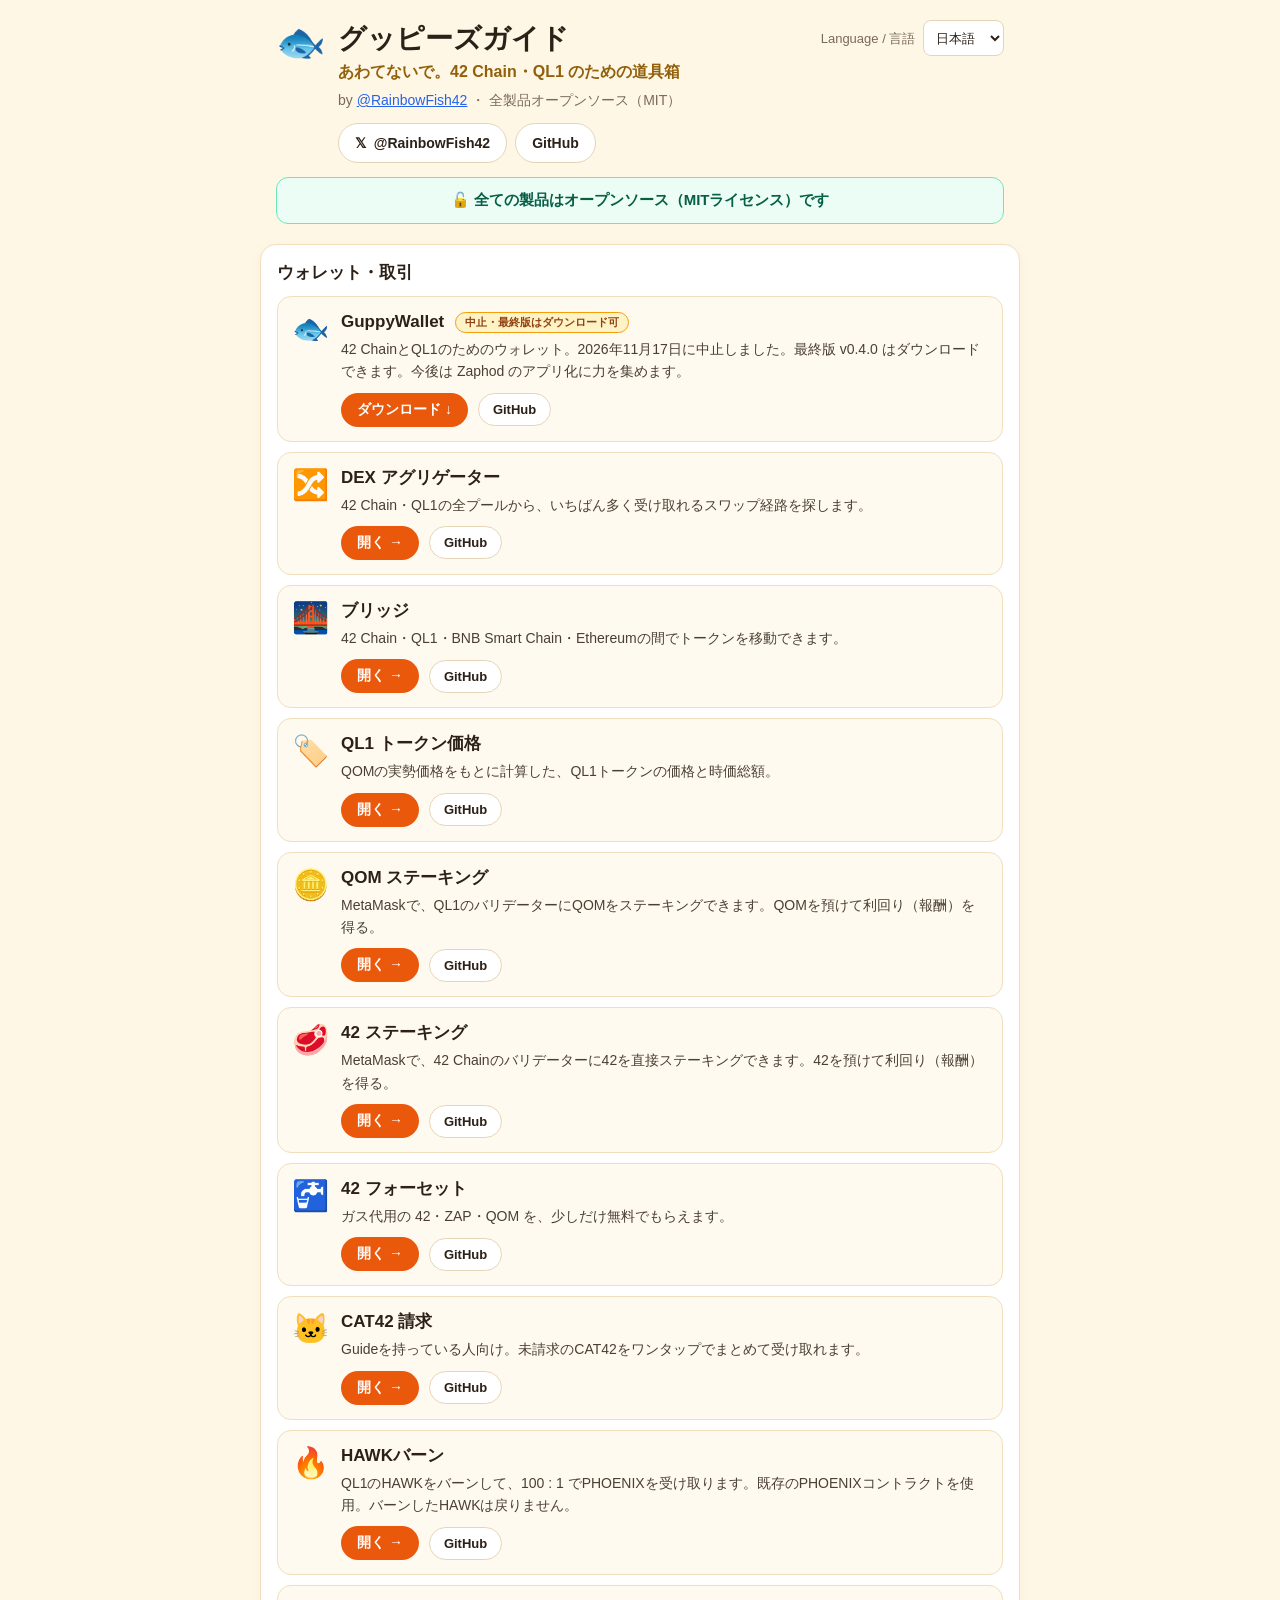
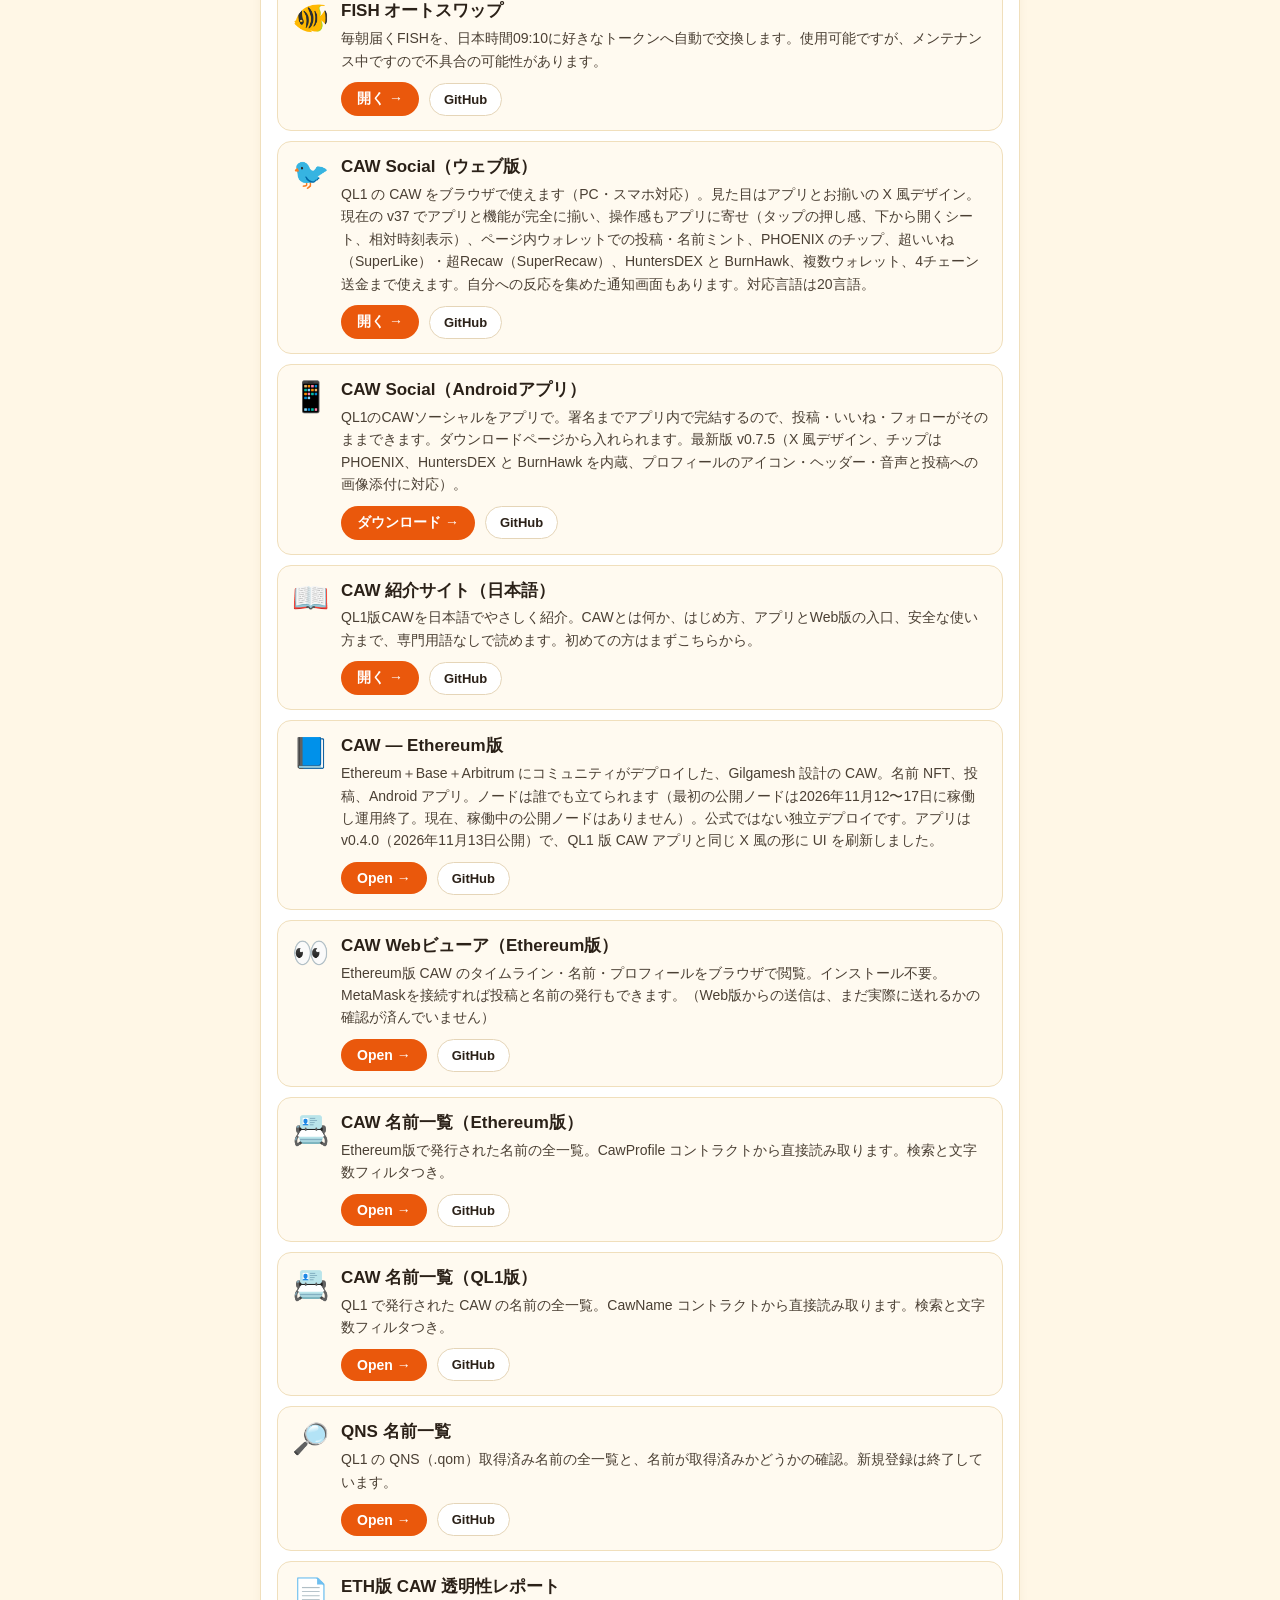
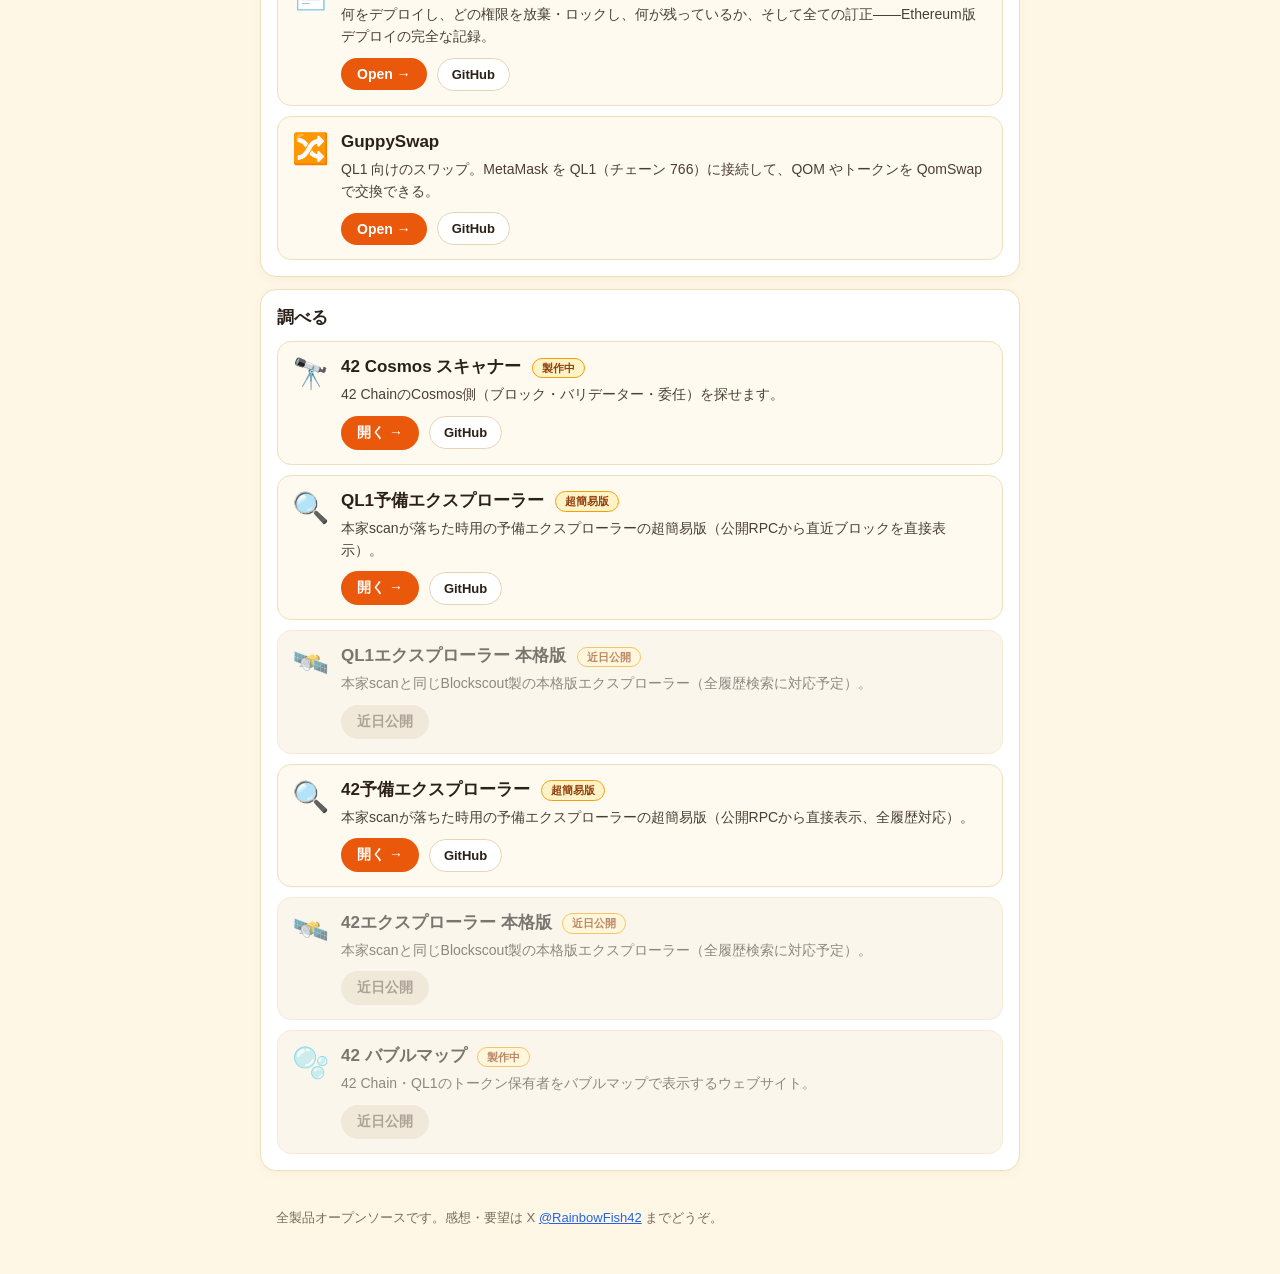
==== docs/ja.html @ 75906f3f "FISH AutoSwap card: add usable-with-maintenance note (owner decision 2026-11-19) JA/EN card descript" ====
<!DOCTYPE html>
<html lang="ja">
<head>
<meta charset="utf-8">
<meta name="viewport" content="width=device-width, initial-scale=1">
<!-- BRAND: フォールバック用タイトル — app.js が BRAND 定数から書き換えます -->
<title>グッピーズガイド — あわてないで。42 Chain・QL1 のための道具箱</title>
<meta name="description" content="Histoire（@RainbowFish42）が作った 42 Chain・QL1 向けツールのリンク集。全製品オープンソース（MIT）。">
<link rel="stylesheet" href="style.css">
</head>
<body>
<header>
  <span class="lang-switch"><label>Language / 言語 <select id="langSel"><option value="en">English</option><option value="ja" selected>日本語</option></select></label></span>
  <div class="brand">
    <span class="brand-emoji">🐟</span>
    <div>
      <!-- BRAND: サイト名（実際の値は app.js の BRAND から入ります） -->
      <h1 data-brand="name">グッピーズガイド</h1>
      <!-- BRAND: キャッチコピー（実際の値は app.js の BRAND から入ります） -->
      <p class="tagline" data-brand="tagline">あわてないで。42 Chain・QL1 のための道具箱</p>
      <p class="sub">by <a class="head-link" href="https://x.com/RainbowFish42" target="_blank" rel="noopener">@RainbowFish42</a> ・ 全製品オープンソース（MIT）</p>
      <p class="head-links">
        <a class="head-btn" href="https://x.com/RainbowFish42" target="_blank" rel="noopener">𝕏&nbsp; @RainbowFish42</a>
        <a class="head-btn" href="https://github.com/QL1-Infinite42-Guppy-Histoire" target="_blank" rel="noopener">GitHub</a>
      </p>
    </div>
  </div>
  <p class="oss-banner">🔓 全ての製品はオープンソース（MITライセンス）です</p>
</header>

<main>
  <section class="panel">
    <h2>ウォレット・取引</h2>

    <article class="card">
      <a class="card-link" href="https://ql1-infinite42-guppy-histoire.github.io/GuppyWallet/" target="_blank" rel="noopener" aria-label="GuppyWallet をダウンロード"></a>
      <span class="card-emoji">🐟</span>
      <div class="card-main">
        <h3>GuppyWallet <span class="badge">中止・最終版はダウンロード可</span></h3>
        <p>42 ChainとQL1のためのウォレット。2026年11月17日に中止しました。最終版 v0.4.0 はダウンロードできます。今後は Zaphod のアプリ化に力を集めます。</p>
        <div class="card-actions">
          <span class="open-chip">ダウンロード ↓</span>
          <a class="gh-link" href="https://github.com/QL1-Infinite42-Guppy-Histoire/GuppyWallet" target="_blank" rel="noopener">GitHub</a>
        </div>
      </div>
    </article>

    <article class="card">
      <a class="card-link" href="https://ql1-infinite42-guppy-histoire.github.io/dex-aggregator/" target="_blank" rel="noopener" aria-label="DEX アグリゲーターを開く"></a>
      <span class="card-emoji">🔀</span>
      <div class="card-main">
        <h3>DEX アグリゲーター</h3>
        <p>42 Chain・QL1の全プールから、いちばん多く受け取れるスワップ経路を探します。</p>
        <div class="card-actions">
          <span class="open-chip">開く →</span>
          <a class="gh-link" href="https://github.com/QL1-Infinite42-Guppy-Histoire/dex-aggregator" target="_blank" rel="noopener">GitHub</a>
        </div>
      </div>
    </article>

    <article class="card">
      <a class="card-link" href="https://ql1-infinite42-guppy-histoire.github.io/guppy-bridge/" target="_blank" rel="noopener" aria-label="ブリッジを開く"></a>
      <span class="card-emoji">🌉</span>
      <div class="card-main">
        <h3>ブリッジ</h3>
        <p>42 Chain・QL1・BNB Smart Chain・Ethereumの間でトークンを移動できます。</p>
        <div class="card-actions">
          <span class="open-chip">開く →</span>
          <a class="gh-link" href="https://github.com/QL1-Infinite42-Guppy-Histoire/guppy-bridge" target="_blank" rel="noopener">GitHub</a>
        </div>
      </div>
    </article>

    <article class="card">
      <a class="card-link" href="https://ql1-infinite42-guppy-histoire.github.io/ql1-token-prices/" target="_blank" rel="noopener" aria-label="QL1 トークン価格を開く"></a>
      <span class="card-emoji">🏷️</span>
      <div class="card-main">
        <h3>QL1 トークン価格</h3>
        <p>QOMの実勢価格をもとに計算した、QL1トークンの価格と時価総額。</p>
        <div class="card-actions">
          <span class="open-chip">開く →</span>
          <a class="gh-link" href="https://github.com/QL1-Infinite42-Guppy-Histoire/ql1-token-prices" target="_blank" rel="noopener">GitHub</a>
        </div>
      </div>
    </article>

    <article class="card">
      <a class="card-link" href="https://staking.qql1.com/" target="_blank" rel="noopener" aria-label="QOM ステーキングを開く"></a>
      <span class="card-emoji">🪙</span>
      <div class="card-main">
        <h3>QOM ステーキング</h3>
        <p>MetaMaskで、QL1のバリデーターにQOMをステーキングできます。QOMを預けて利回り（報酬）を得る。</p>
        <div class="card-actions">
          <span class="open-chip">開く →</span>
          <a class="gh-link" href="https://github.com/QL1-Infinite42-Guppy-Histoire/qom-staking" target="_blank" rel="noopener">GitHub</a>
        </div>
      </div>
    </article>

    <article class="card">
      <a class="card-link" href="https://staking.id42.win/" target="_blank" rel="noopener" aria-label="42 ステーキングを開く"></a>
      <span class="card-emoji">🥩</span>
      <div class="card-main">
        <h3>42 ステーキング</h3>
        <p>MetaMaskで、42 Chainのバリデーターに42を直接ステーキングできます。42を預けて利回り（報酬）を得る。</p>
        <div class="card-actions">
          <span class="open-chip">開く →</span>
          <a class="gh-link" href="https://github.com/QL1-Infinite42-Guppy-Histoire/42-staking" target="_blank" rel="noopener">GitHub</a>
        </div>
      </div>
    </article>

    <article class="card">
      <a class="card-link" href="https://ql1-infinite42-guppy-histoire.github.io/42-faucet/" target="_blank" rel="noopener" aria-label="42 フォーセットを開く"></a>
      <span class="card-emoji">🚰</span>
      <div class="card-main">
        <h3>42 フォーセット</h3>
        <p>ガス代用の 42・ZAP・QOM を、少しだけ無料でもらえます。</p>
        <div class="card-actions">
          <span class="open-chip">開く →</span>
          <a class="gh-link" href="https://github.com/QL1-Infinite42-Guppy-Histoire/42-faucet" target="_blank" rel="noopener">GitHub</a>
        </div>
      </div>
    </article>

    <article class="card">
      <a class="card-link" href="https://cat.id42.win/" target="_blank" rel="noopener" aria-label="CAT42 請求を開く"></a>
      <span class="card-emoji">🐱</span>
      <div class="card-main">
        <h3>CAT42 請求</h3>
        <p>Guideを持っている人向け。未請求のCAT42をワンタップでまとめて受け取れます。</p>
        <div class="card-actions">
          <span class="open-chip">開く →</span>
          <a class="gh-link" href="https://github.com/QL1-Infinite42-Guppy-Histoire/cat42-claim" target="_blank" rel="noopener">GitHub</a>
        </div>
      </div>
    </article>

    <article class="card">
      <a class="card-link" href="https://hawk.qql1.com/" target="_blank" rel="noopener" aria-label="HAWKバーンを開く"></a>
      <span class="card-emoji">🔥</span>
      <div class="card-main">
        <h3>HAWKバーン</h3>
        <p>QL1のHAWKをバーンして、100 : 1 でPHOENIXを受け取ります。既存のPHOENIXコントラクトを使用。バーンしたHAWKは戻りません。</p>
        <div class="card-actions">
          <span class="open-chip">開く →</span>
          <a class="gh-link" href="https://github.com/QL1-Infinite42-Guppy-Histoire/hawk-burn" target="_blank" rel="noopener">GitHub</a>
        </div>
      </div>
    </article>

    <article class="card">
      <a class="card-link" href="https://ql1-infinite42-guppy-histoire.github.io/fish-autoswap/" target="_blank" rel="noopener" aria-label="FISH オートスワップを開く"></a>
      <span class="card-emoji">🐠</span>
      <div class="card-main">
        <h3>FISH オートスワップ</h3>
        <p>毎朝届くFISHを、日本時間09:10に好きなトークンへ自動で交換します。使用可能ですが、メンテナンス中ですので不具合の可能性があります。</p>
        <div class="card-actions">
          <span class="open-chip">開く →</span>
          <a class="gh-link" href="https://github.com/QL1-Infinite42-Guppy-Histoire/fish-autoswap" target="_blank" rel="noopener">GitHub</a>
        </div>
      </div>
    </article>

    <article class="card">
      <a class="card-link" href="https://qql1.com/" target="_blank" rel="noopener" aria-label="CAW Social（ウェブ版）を開く"></a>
      <span class="card-emoji">🐦</span>
      <div class="card-main">
        <h3>CAW Social（ウェブ版）</h3>
        <p>QL1 の CAW をブラウザで使えます（PC・スマホ対応）。見た目はアプリとお揃いの X 風デザイン。現在の v37 でアプリと機能が完全に揃い、操作感もアプリに寄せ（タップの押し感、下から開くシート、相対時刻表示）、ページ内ウォレットでの投稿・名前ミント、PHOENIX のチップ、超いいね（SuperLike）・超Recaw（SuperRecaw）、HuntersDEX と BurnHawk、複数ウォレット、4チェーン送金まで使えます。自分への反応を集めた通知画面もあります。対応言語は20言語。</p>
        <div class="card-actions">
          <span class="open-chip">開く →</span>
          <a class="gh-link" href="https://github.com/QL1-Infinite42-Guppy-Histoire/caw-social-ql1" target="_blank" rel="noopener">GitHub</a>
        </div>
      </div>
    </article>

    <article class="card">
      <a class="card-link" href="https://app.qql1.com/" target="_blank" rel="noopener" aria-label="CAW Social（Androidアプリ）のダウンロードページを開く"></a>
      <span class="card-emoji">📱</span>
      <div class="card-main">
        <h3>CAW Social（Androidアプリ）</h3>
        <p>QL1のCAWソーシャルをアプリで。署名までアプリ内で完結するので、投稿・いいね・フォローがそのままできます。ダウンロードページから入れられます。最新版 v0.7.5（X 風デザイン、チップは PHOENIX、HuntersDEX と BurnHawk を内蔵、プロフィールのアイコン・ヘッダー・音声と投稿への画像添付に対応）。</p>
        <div class="card-actions">
          <span class="open-chip">ダウンロード →</span>
          <a class="gh-link" href="https://github.com/QL1-Infinite42-Guppy-Histoire/caw-social-app" target="_blank" rel="noopener">GitHub</a>
        </div>
      </div>
    </article>

    <article class="card">
      <a class="card-link" href="https://ql1-infinite42-guppy-histoire.github.io/caw-intro-jp/" target="_blank" rel="noopener" aria-label="CAW 紹介サイト（日本語）を開く"></a>
      <span class="card-emoji">📖</span>
      <div class="card-main">
        <h3>CAW 紹介サイト（日本語）</h3>
        <p>QL1版CAWを日本語でやさしく紹介。CAWとは何か、はじめ方、アプリとWeb版の入口、安全な使い方まで、専門用語なしで読めます。初めての方はまずこちらから。</p>
        <div class="card-actions">
          <span class="open-chip">開く →</span>
          <a class="gh-link" href="https://github.com/QL1-Infinite42-Guppy-Histoire/caw-intro-jp" target="_blank" rel="noopener">GitHub</a>
        </div>
      </div>
    </article>
    <article class="card">
      <a class="card-link" href="https://ql1-infinite42-guppy-histoire.github.io/eth-caw/" target="_blank" rel="noopener" aria-label="CAW — Ethereum版を開く"></a>
      <span class="card-emoji">📘</span>
      <div class="card-main">
        <h3>CAW — Ethereum版</h3>
        <p>Ethereum＋Base＋Arbitrum にコミュニティがデプロイした、Gilgamesh 設計の CAW。名前 NFT、投稿、Android アプリ。ノードは誰でも立てられます（最初の公開ノードは2026年11月12〜17日に稼働し運用終了。現在、稼働中の公開ノードはありません）。公式ではない独立デプロイです。アプリは v0.4.0（2026年11月13日公開）で、QL1 版 CAW アプリと同じ X 風の形に UI を刷新しました。</p>
        <div class="card-actions">
          <span class="open-chip">Open →</span>
          <a class="gh-link" href="https://github.com/QL1-Infinite42-Guppy-Histoire/eth-caw" target="_blank" rel="noopener">GitHub</a>
        </div>
      </div>
    </article>

    <article class="card">
      <a class="card-link" href="https://ql1-infinite42-guppy-histoire.github.io/eth-caw-web/" target="_blank" rel="noopener" aria-label="CAW Webビューア（Ethereum版）を開く"></a>
      <span class="card-emoji">👀</span>
      <div class="card-main">
        <h3>CAW Webビューア（Ethereum版）</h3>
        <p>Ethereum版 CAW のタイムライン・名前・プロフィールをブラウザで閲覧。インストール不要。MetaMaskを接続すれば投稿と名前の発行もできます。（Web版からの送信は、まだ実際に送れるかの確認が済んでいません）</p>
        <div class="card-actions">
          <span class="open-chip">Open →</span>
          <a class="gh-link" href="https://github.com/QL1-Infinite42-Guppy-Histoire/eth-caw-web" target="_blank" rel="noopener">GitHub</a>
        </div>
      </div>
    </article>

    <article class="card">
      <a class="card-link" href="https://ql1-infinite42-guppy-histoire.github.io/eth-caw-names/" target="_blank" rel="noopener" aria-label="CAW 名前一覧（Ethereum版）を開く"></a>
      <span class="card-emoji">📇</span>
      <div class="card-main">
        <h3>CAW 名前一覧（Ethereum版）</h3>
        <p>Ethereum版で発行された名前の全一覧。CawProfile コントラクトから直接読み取ります。検索と文字数フィルタつき。</p>
        <div class="card-actions">
          <span class="open-chip">Open →</span>
          <a class="gh-link" href="https://github.com/QL1-Infinite42-Guppy-Histoire/eth-caw-names" target="_blank" rel="noopener">GitHub</a>
        </div>
      </div>
    </article>

    <article class="card">
      <a class="card-link" href="https://cawname.qql1.com/" target="_blank" rel="noopener" aria-label="CAW 名前一覧（QL1版）を開く"></a>
      <span class="card-emoji">📇</span>
      <div class="card-main">
        <h3>CAW 名前一覧（QL1版）</h3>
        <p>QL1 で発行された CAW の名前の全一覧。CawName コントラクトから直接読み取ります。検索と文字数フィルタつき。</p>
        <div class="card-actions">
          <span class="open-chip">Open →</span>
          <a class="gh-link" href="https://github.com/QL1-Infinite42-Guppy-Histoire/ql1-caw-names" target="_blank" rel="noopener">GitHub</a>
        </div>
      </div>
    </article>

    <article class="card">
      <a class="card-link" href="https://ql1-infinite42-guppy-histoire.github.io/qns-names/" target="_blank" rel="noopener" aria-label="QNS 名前一覧を開く"></a>
      <span class="card-emoji">🔎</span>
      <div class="card-main">
        <h3>QNS 名前一覧</h3>
        <p>QL1 の QNS（.qom）取得済み名前の全一覧と、名前が取得済みかどうかの確認。新規登録は終了しています。</p>
        <div class="card-actions">
          <span class="open-chip">Open →</span>
          <a class="gh-link" href="https://github.com/QL1-Infinite42-Guppy-Histoire/qns-names" target="_blank" rel="noopener">GitHub</a>
        </div>
      </div>
    </article>

    <article class="card">
      <a class="card-link" href="https://ql1-infinite42-guppy-histoire.github.io/eth-caw-transparency/" target="_blank" rel="noopener" aria-label="ETH版 CAW 透明性レポートを開く"></a>
      <span class="card-emoji">📄</span>
      <div class="card-main">
        <h3>ETH版 CAW 透明性レポート</h3>
        <p>何をデプロイし、どの権限を放棄・ロックし、何が残っているか、そして全ての訂正——Ethereum版デプロイの完全な記録。</p>
        <div class="card-actions">
          <span class="open-chip">Open →</span>
          <a class="gh-link" href="https://github.com/QL1-Infinite42-Guppy-Histoire/eth-caw-transparency" target="_blank" rel="noopener">GitHub</a>
        </div>
      </div>
    </article>

    <article class="card">
      <a class="card-link" href="https://swap.qql1.com/" target="_blank" rel="noopener" aria-label="GuppySwap を開く"></a>
      <span class="card-emoji">🔀</span>
      <div class="card-main">
        <h3>GuppySwap</h3>
        <p>QL1 向けのスワップ。MetaMask を QL1（チェーン 766）に接続して、QOM やトークンを QomSwap で交換できる。</p>
        <div class="card-actions">
          <span class="open-chip">Open →</span>
          <a class="gh-link" href="https://github.com/QL1-Infinite42-Guppy-Histoire/guppyswap" target="_blank" rel="noopener">GitHub</a>
        </div>
      </div>
    </article>
  </section>

  <section class="panel">
    <h2>調べる</h2>

    <article class="card">
      <a class="card-link" href="https://ql1-infinite42-guppy-histoire.github.io/42-cosmos-scan/" target="_blank" rel="noopener" aria-label="42 Cosmos スキャナーを開く"></a>
      <span class="card-emoji">🔭</span>
      <div class="card-main">
        <h3>42 Cosmos スキャナー <span class="badge">製作中</span></h3>
        <p>42 ChainのCosmos側（ブロック・バリデーター・委任）を探せます。</p>
        <div class="card-actions">
          <span class="open-chip">開く →</span>
          <a class="gh-link" href="https://github.com/QL1-Infinite42-Guppy-Histoire/42-cosmos-scan" target="_blank" rel="noopener">GitHub</a>
        </div>
      </div>
    </article>

    <article class="card">
      <a class="card-link" href="https://scan.qql1.com/" target="_blank" rel="noopener" aria-label="QL1予備エクスプローラーを開く"></a>
      <span class="card-emoji">🔍</span>
      <div class="card-main">
        <h3>QL1予備エクスプローラー <span class="badge">超簡易版</span></h3>
        <p>本家scanが落ちた時用の予備エクスプローラーの超簡易版（公開RPCから直近ブロックを直接表示）。</p>
        <div class="card-actions">
          <span class="open-chip">開く →</span>
          <a class="gh-link" href="https://github.com/QL1-Infinite42-Guppy-Histoire/ql1-scan-backup" target="_blank" rel="noopener">GitHub</a>
        </div>
      </div>
    </article>

    <article class="card card-soon" aria-disabled="true">
      <span class="card-emoji">🛰️</span>
      <div class="card-main">
        <h3>QL1エクスプローラー 本格版 <span class="badge">近日公開</span></h3>
        <p>本家scanと同じBlockscout製の本格版エクスプローラー（全履歴検索に対応予定）。</p>
        <div class="card-actions">
          <span class="soon-chip">近日公開</span>
        </div>
      </div>
    </article>

    <article class="card">
      <a class="card-link" href="https://scan.id42.win/" target="_blank" rel="noopener" aria-label="42予備エクスプローラーを開く"></a>
      <span class="card-emoji">🔍</span>
      <div class="card-main">
        <h3>42予備エクスプローラー <span class="badge">超簡易版</span></h3>
        <p>本家scanが落ちた時用の予備エクスプローラーの超簡易版（公開RPCから直接表示、全履歴対応）。</p>
        <div class="card-actions">
          <span class="open-chip">開く →</span>
          <a class="gh-link" href="https://github.com/QL1-Infinite42-Guppy-Histoire/42-scan-backup" target="_blank" rel="noopener">GitHub</a>
        </div>
      </div>
    </article>

    <article class="card card-soon" aria-disabled="true">
      <span class="card-emoji">🛰️</span>
      <div class="card-main">
        <h3>42エクスプローラー 本格版 <span class="badge">近日公開</span></h3>
        <p>本家scanと同じBlockscout製の本格版エクスプローラー（全履歴検索に対応予定）。</p>
        <div class="card-actions">
          <span class="soon-chip">近日公開</span>
        </div>
      </div>
    </article>

    <article class="card card-soon" aria-disabled="true">
      <span class="card-emoji">🫧</span>
      <div class="card-main">
        <h3>42 バブルマップ <span class="badge">製作中</span></h3>
        <p>42 Chain・QL1のトークン保有者をバブルマップで表示するウェブサイト。</p>
        <div class="card-actions">
          <span class="soon-chip">近日公開</span>
        </div>
      </div>
    </article>
  </section>
</main>

<footer>
  <p>全製品オープンソースです。感想・要望は X <a href="https://x.com/RainbowFish42" target="_blank" rel="noopener">@RainbowFish42</a> までどうぞ。</p>
</footer>

<script src="app.js?v=1"></script>
</body>
</html>
---- docs/style.css ----
* { box-sizing: border-box; }
body { margin: 0; font-family: -apple-system, "Hiragino Sans", "Noto Sans JP", sans-serif; background: #fff7e6; color: #2b2118; }
header { padding: 20px 16px 4px; max-width: 760px; margin: 0 auto; position: relative; }
.brand { display: flex; align-items: flex-start; gap: 12px; }
.brand-emoji { font-size: 40px; line-height: 1.1; }
h1 { font-size: 28px; margin: 0; }
.tagline { font-size: 16px; font-weight: 700; color: #92600a; margin: 4px 0 0; }
.sub { color: #7a6a58; margin: 6px 0 0; font-size: 14px; line-height: 1.6; }
.head-link { color: #2563eb; }
.head-links { display: flex; gap: 8px; flex-wrap: wrap; margin: 12px 0 0; }
.head-btn { display: inline-block; background: #fff; color: #2b2118; border: 1px solid #e5d5b8; border-radius: 999px; padding: 9px 16px; font-size: 14px; font-weight: 700; text-decoration: none; min-height: 40px; line-height: 20px; }
.head-btn:active { transform: scale(.98); }
.oss-banner { margin: 14px 0 4px; background: #ecfdf5; border: 1px solid #6ee7b7; color: #065f46; border-radius: 12px; padding: 11px 14px; font-size: 15px; font-weight: 800; text-align: center; line-height: 1.5; }
.lang-switch { position: absolute; top: 20px; right: 16px; font-size: 13px; color: #7a6a58; z-index: 2; }
.lang-switch select { margin-left: 4px; background: #fff; color: #2b2118; border: 1px solid #e5d5b8; border-radius: 8px; padding: 6px 8px; font-size: 13px; min-height: 36px; }
main { padding-bottom: 8px; }
.panel { background: #fff; border: 1px solid #f0dfbc; border-radius: 16px; padding: 16px; margin: 12px auto; max-width: 760px; width: calc(100% - 24px); box-shadow: 0 2px 10px rgba(120,80,0,.06); }
.panel h2 { font-size: 17px; margin: 0 0 12px; }

/* Product cards — the whole card is the tap target (link-in-bio style).
   .card-link stretches over the whole card; .gh-link sits above it. */
.card { position: relative; display: flex; gap: 12px; align-items: flex-start; background: #fffaf0; border: 1px solid #f0dfbc; border-radius: 14px; padding: 14px; margin-top: 10px; transition: box-shadow .15s ease, transform .1s ease; }
.card:first-of-type { margin-top: 0; }
.card:hover { box-shadow: 0 4px 16px rgba(120,80,0,.13); }
.card:active { transform: scale(.995); }
.card-link { position: absolute; inset: 0; z-index: 1; border-radius: 14px; }
.card-link:focus-visible { outline: 3px solid #ea580c; outline-offset: 2px; }
.card-emoji { font-size: 30px; line-height: 1.2; flex: none; }
.card-main { flex: 1; min-width: 0; }
.card-main h3 { font-size: 17px; margin: 0; line-height: 1.35; }
.card-main p { font-size: 14px; line-height: 1.6; color: #4a3f33; margin: 4px 0 0; }
.badge { display: inline-block; font-size: 11px; font-weight: 700; border-radius: 999px; padding: 2px 9px; background: #fef3c7; color: #92400e; border: 1px solid #f59e0b; vertical-align: middle; margin-left: 6px; white-space: nowrap; }
.card-actions { display: flex; align-items: center; gap: 10px; margin-top: 10px; flex-wrap: wrap; }
.open-chip { display: inline-block; background: #ea580c; color: #fff; border-radius: 999px; padding: 8px 16px; font-size: 14px; font-weight: 800; }
.gh-link { position: relative; z-index: 2; display: inline-block; background: #fff; color: #2b2118; border: 1px solid #e5d5b8; border-radius: 999px; padding: 8px 14px; font-size: 13px; font-weight: 700; text-decoration: none; }
.gh-link:active { transform: scale(.97); }
/* Non-tappable "coming soon" card (no link yet) */
.card-soon { opacity: .62; cursor: default; background: #f7f1e2; }
.card-soon:hover { box-shadow: none; }
.card-soon:active { transform: none; }
.soon-chip { display: inline-block; background: #e8ddc4; color: #7a6a58; border-radius: 999px; padding: 8px 16px; font-size: 14px; font-weight: 700; }
a { color: #2563eb; }
footer { max-width: 760px; margin: 0 auto; padding: 4px 16px 32px; color: #7a6a58; font-size: 13px; line-height: 1.6; }
@media (max-width: 560px) {
  h1 { font-size: 25px; }
  .lang-switch { position: static; display: block; text-align: right; margin-bottom: 8px; }
  header { padding-top: 12px; }
  .card-emoji { font-size: 26px; }
}
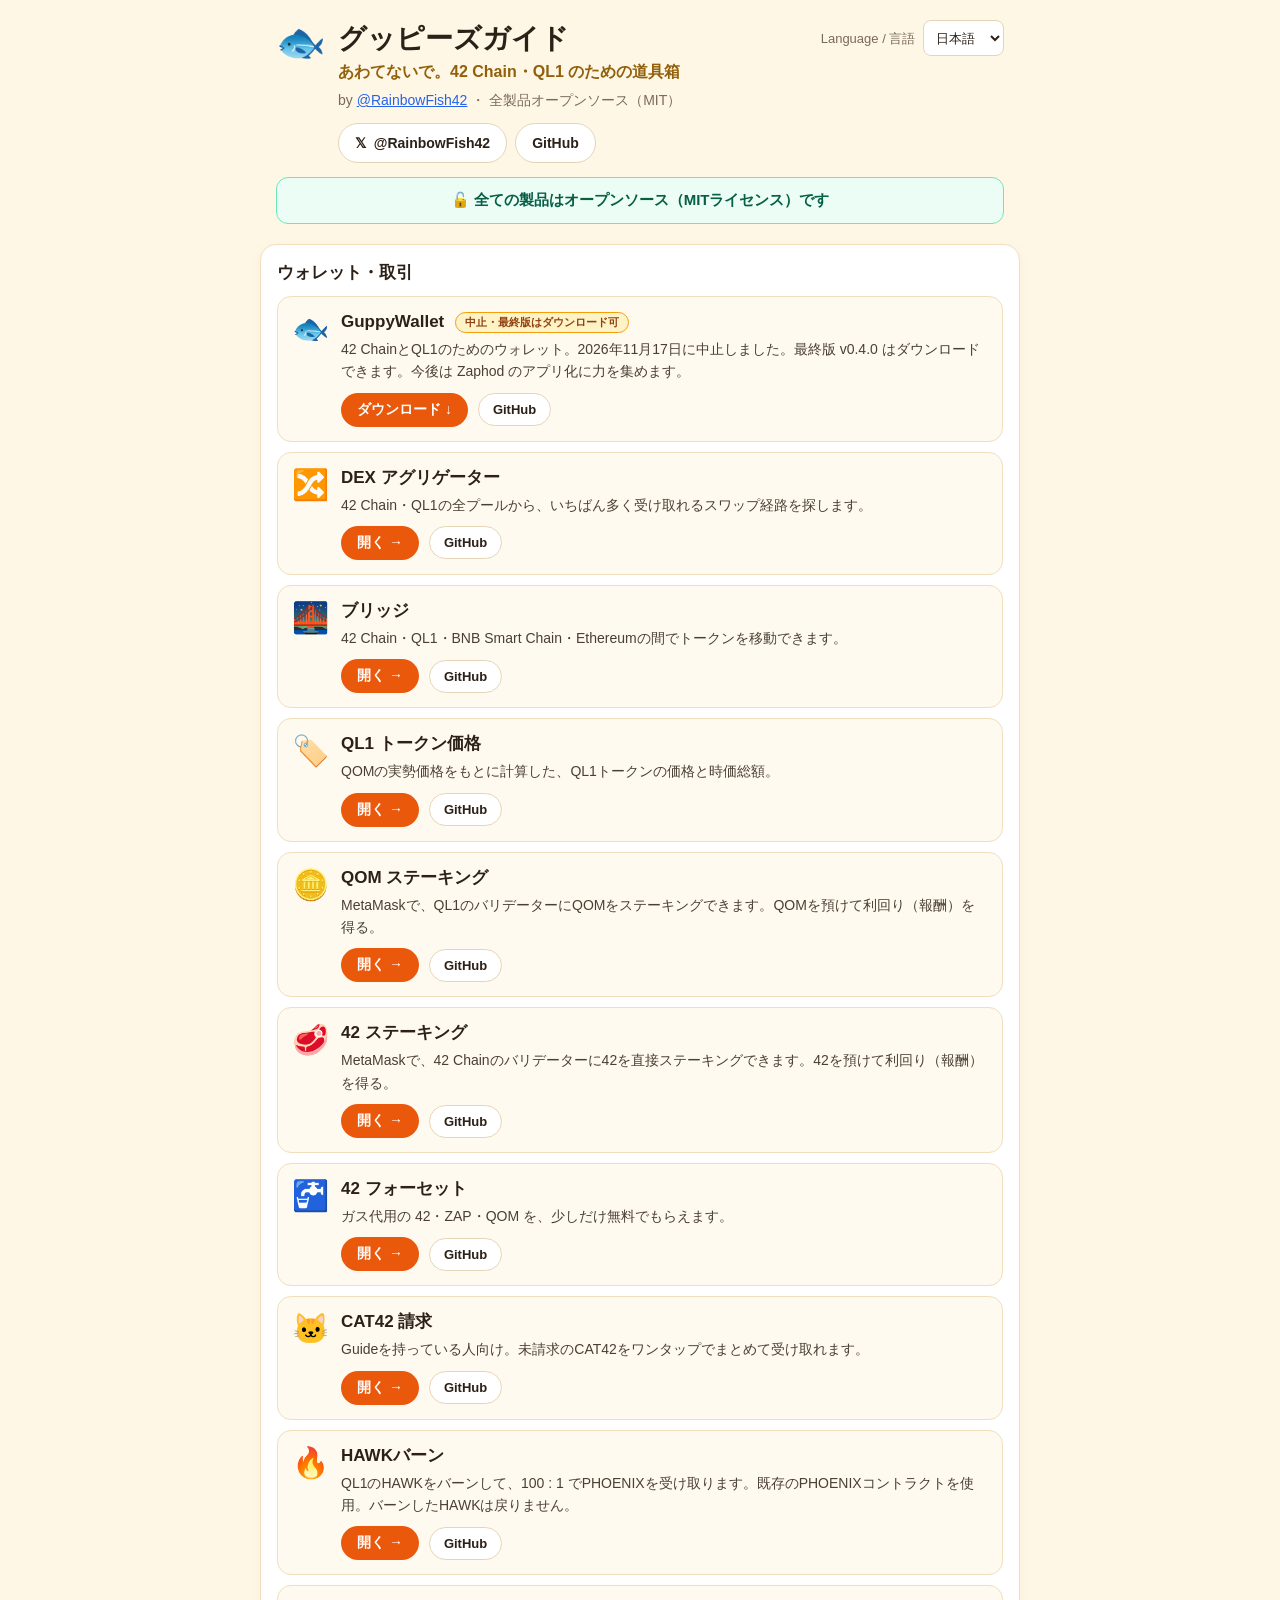
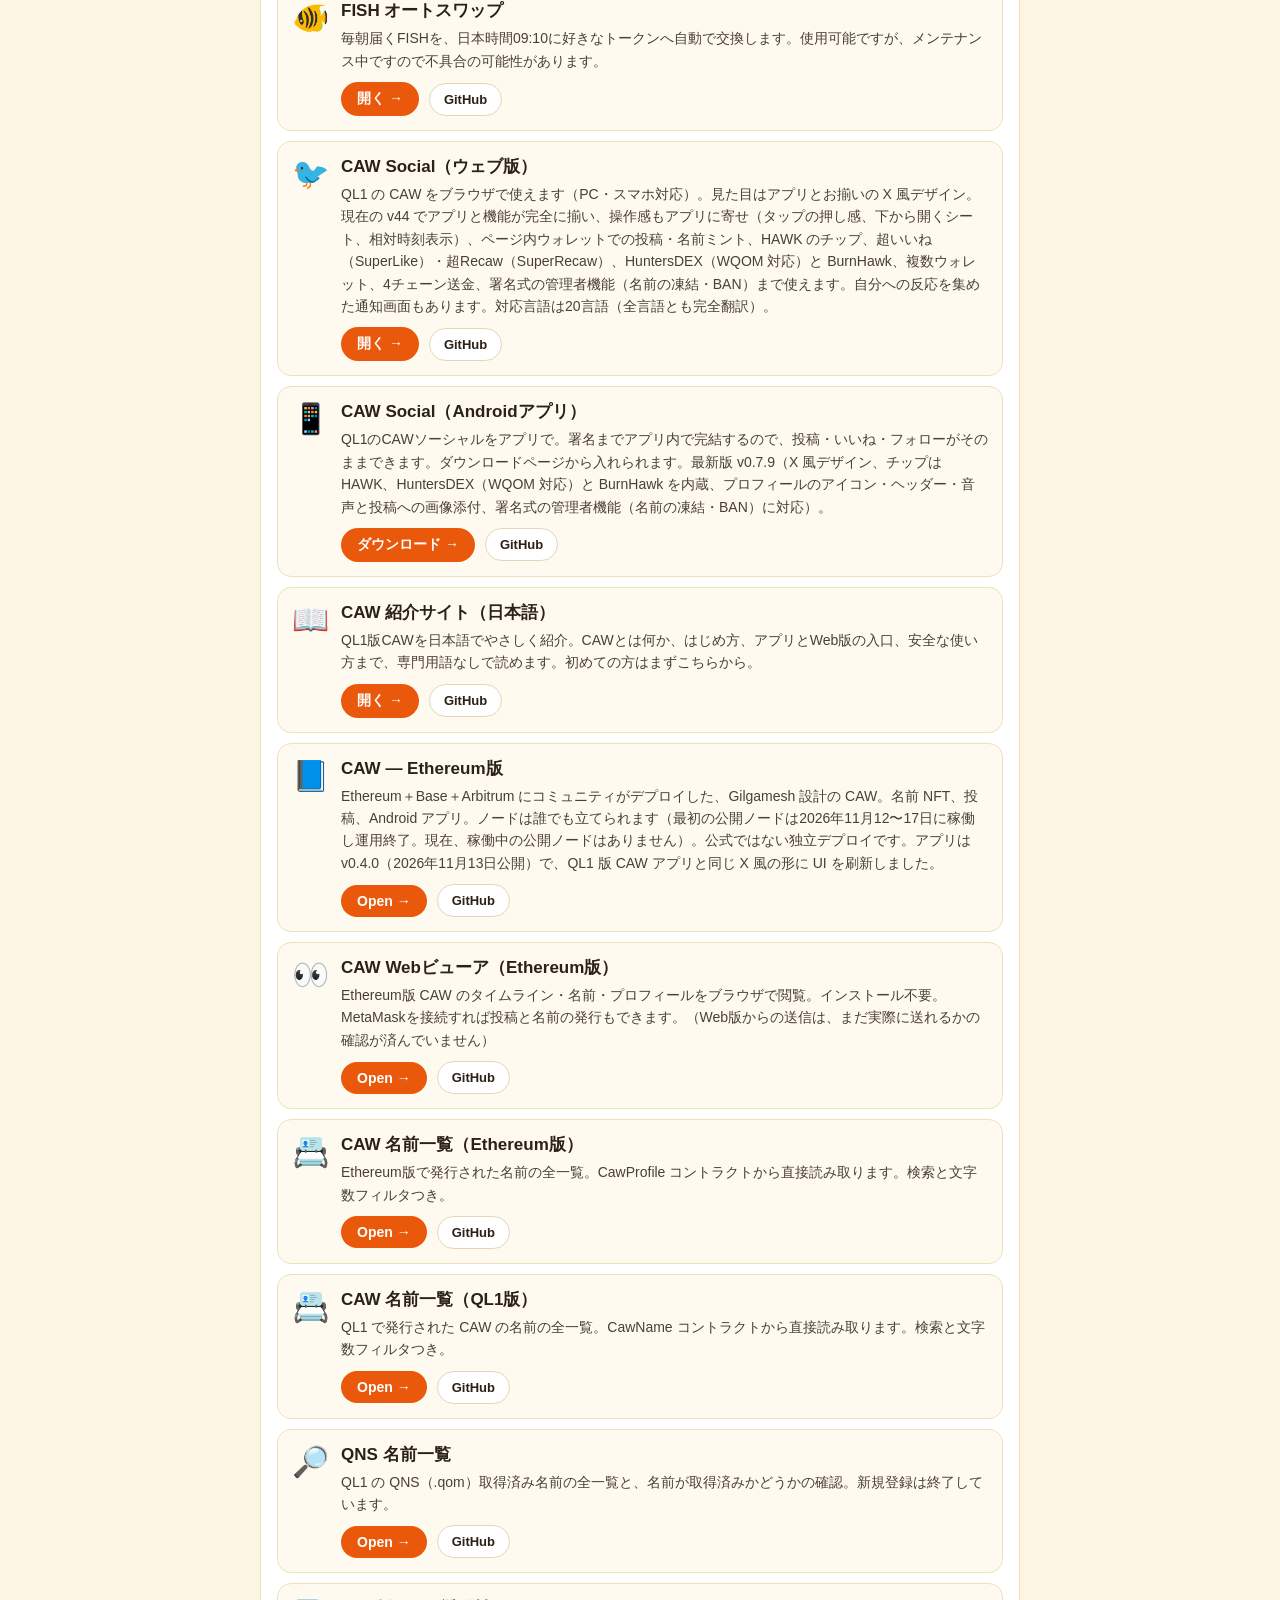
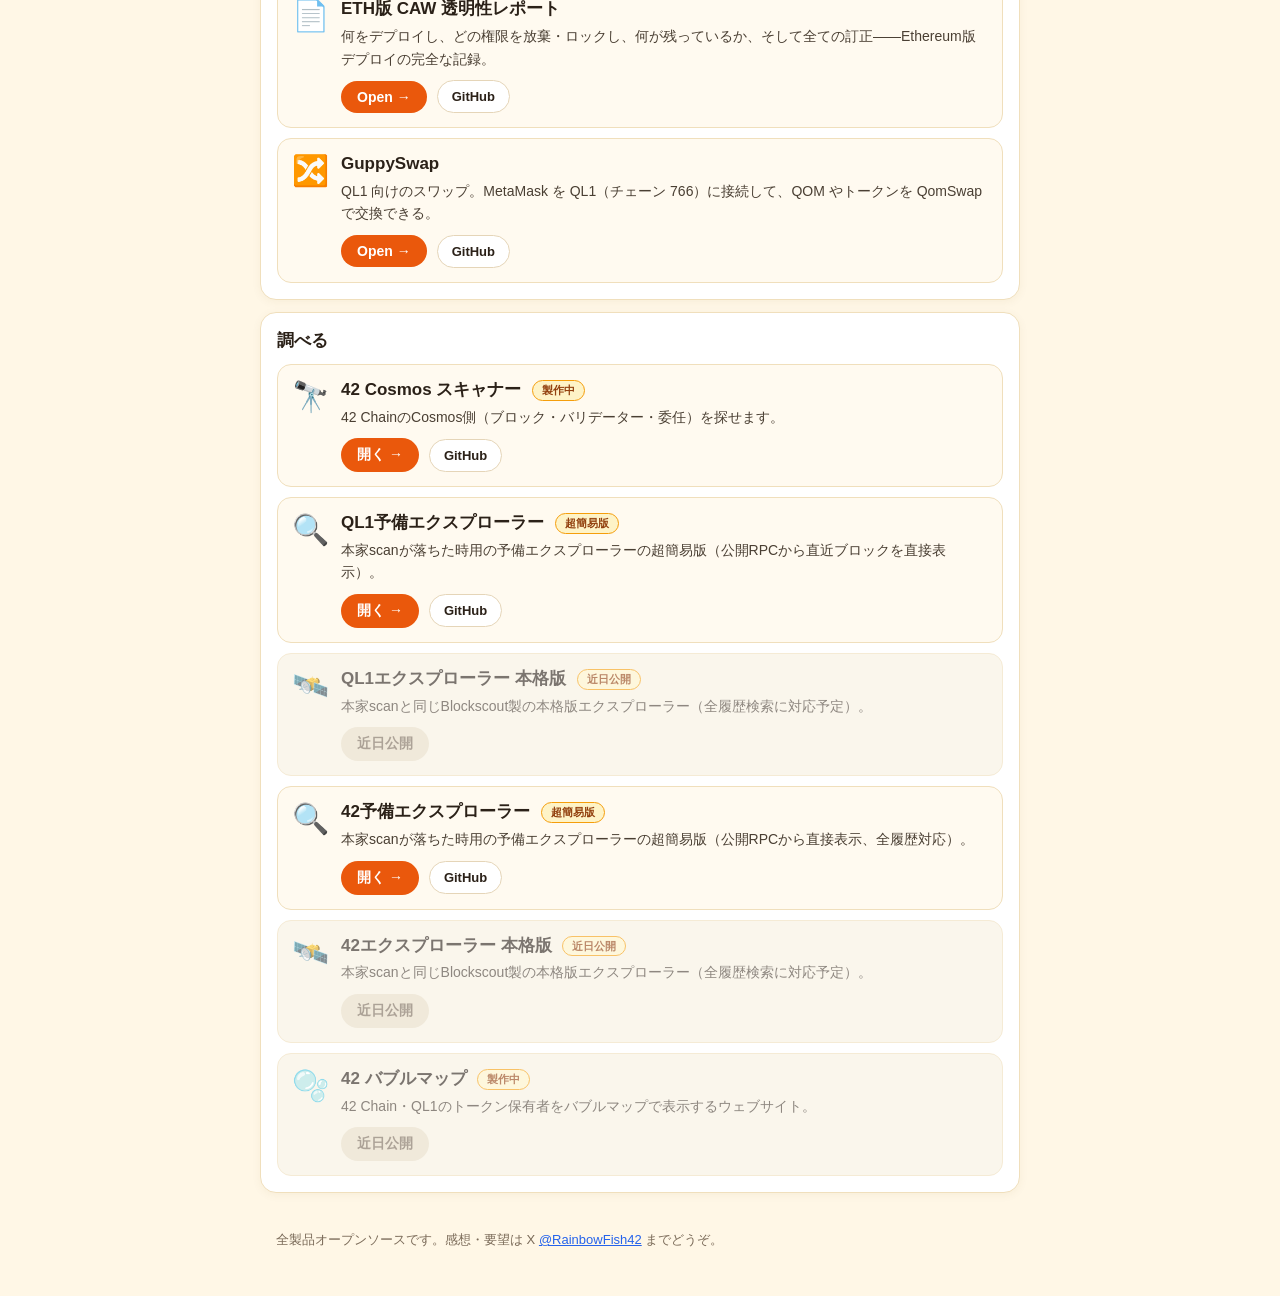
==== commit 87b51e76: "CAW cards to app v0.7.9 / web v44: HAWK tips, WQOM in HuntersDEX, signed moderation with name freeze" ====
--- a/docs/ja.html
+++ b/docs/ja.html
@@ -150,7 +150,7 @@
     </article>
 
     <article class="card">
-      <a class="card-link" href="https://ql1-infinite42-guppy-histoire.github.io/fish-autoswap/" target="_blank" rel="noopener" aria-label="FISH オートスワップを開く"></a>
+      <a class="card-link" href="https://fish.id42.win/" target="_blank" rel="noopener" aria-label="FISH オートスワップを開く"></a>
       <span class="card-emoji">🐠</span>
       <div class="card-main">
         <h3>FISH オートスワップ</h3>
@@ -167,7 +167,7 @@
       <span class="card-emoji">🐦</span>
       <div class="card-main">
         <h3>CAW Social（ウェブ版）</h3>
-        <p>QL1 の CAW をブラウザで使えます（PC・スマホ対応）。見た目はアプリとお揃いの X 風デザイン。現在の v37 でアプリと機能が完全に揃い、操作感もアプリに寄せ（タップの押し感、下から開くシート、相対時刻表示）、ページ内ウォレットでの投稿・名前ミント、PHOENIX のチップ、超いいね（SuperLike）・超Recaw（SuperRecaw）、HuntersDEX と BurnHawk、複数ウォレット、4チェーン送金まで使えます。自分への反応を集めた通知画面もあります。対応言語は20言語。</p>
+        <p>QL1 の CAW をブラウザで使えます（PC・スマホ対応）。見た目はアプリとお揃いの X 風デザイン。現在の v44 でアプリと機能が完全に揃い、操作感もアプリに寄せ（タップの押し感、下から開くシート、相対時刻表示）、ページ内ウォレットでの投稿・名前ミント、HAWK のチップ、超いいね（SuperLike）・超Recaw（SuperRecaw）、HuntersDEX（WQOM 対応）と BurnHawk、複数ウォレット、4チェーン送金、署名式の管理者機能（名前の凍結・BAN）まで使えます。自分への反応を集めた通知画面もあります。対応言語は20言語（全言語とも完全翻訳）。</p>
         <div class="card-actions">
           <span class="open-chip">開く →</span>
           <a class="gh-link" href="https://github.com/QL1-Infinite42-Guppy-Histoire/caw-social-ql1" target="_blank" rel="noopener">GitHub</a>
@@ -180,7 +180,7 @@
       <span class="card-emoji">📱</span>
       <div class="card-main">
         <h3>CAW Social（Androidアプリ）</h3>
-        <p>QL1のCAWソーシャルをアプリで。署名までアプリ内で完結するので、投稿・いいね・フォローがそのままできます。ダウンロードページから入れられます。最新版 v0.7.5（X 風デザイン、チップは PHOENIX、HuntersDEX と BurnHawk を内蔵、プロフィールのアイコン・ヘッダー・音声と投稿への画像添付に対応）。</p>
+        <p>QL1のCAWソーシャルをアプリで。署名までアプリ内で完結するので、投稿・いいね・フォローがそのままできます。ダウンロードページから入れられます。最新版 v0.7.9（X 風デザイン、チップは HAWK、HuntersDEX（WQOM 対応）と BurnHawk を内蔵、プロフィールのアイコン・ヘッダー・音声と投稿への画像添付、署名式の管理者機能（名前の凍結・BAN）に対応）。</p>
         <div class="card-actions">
           <span class="open-chip">ダウンロード →</span>
           <a class="gh-link" href="https://github.com/QL1-Infinite42-Guppy-Histoire/caw-social-app" target="_blank" rel="noopener">GitHub</a>
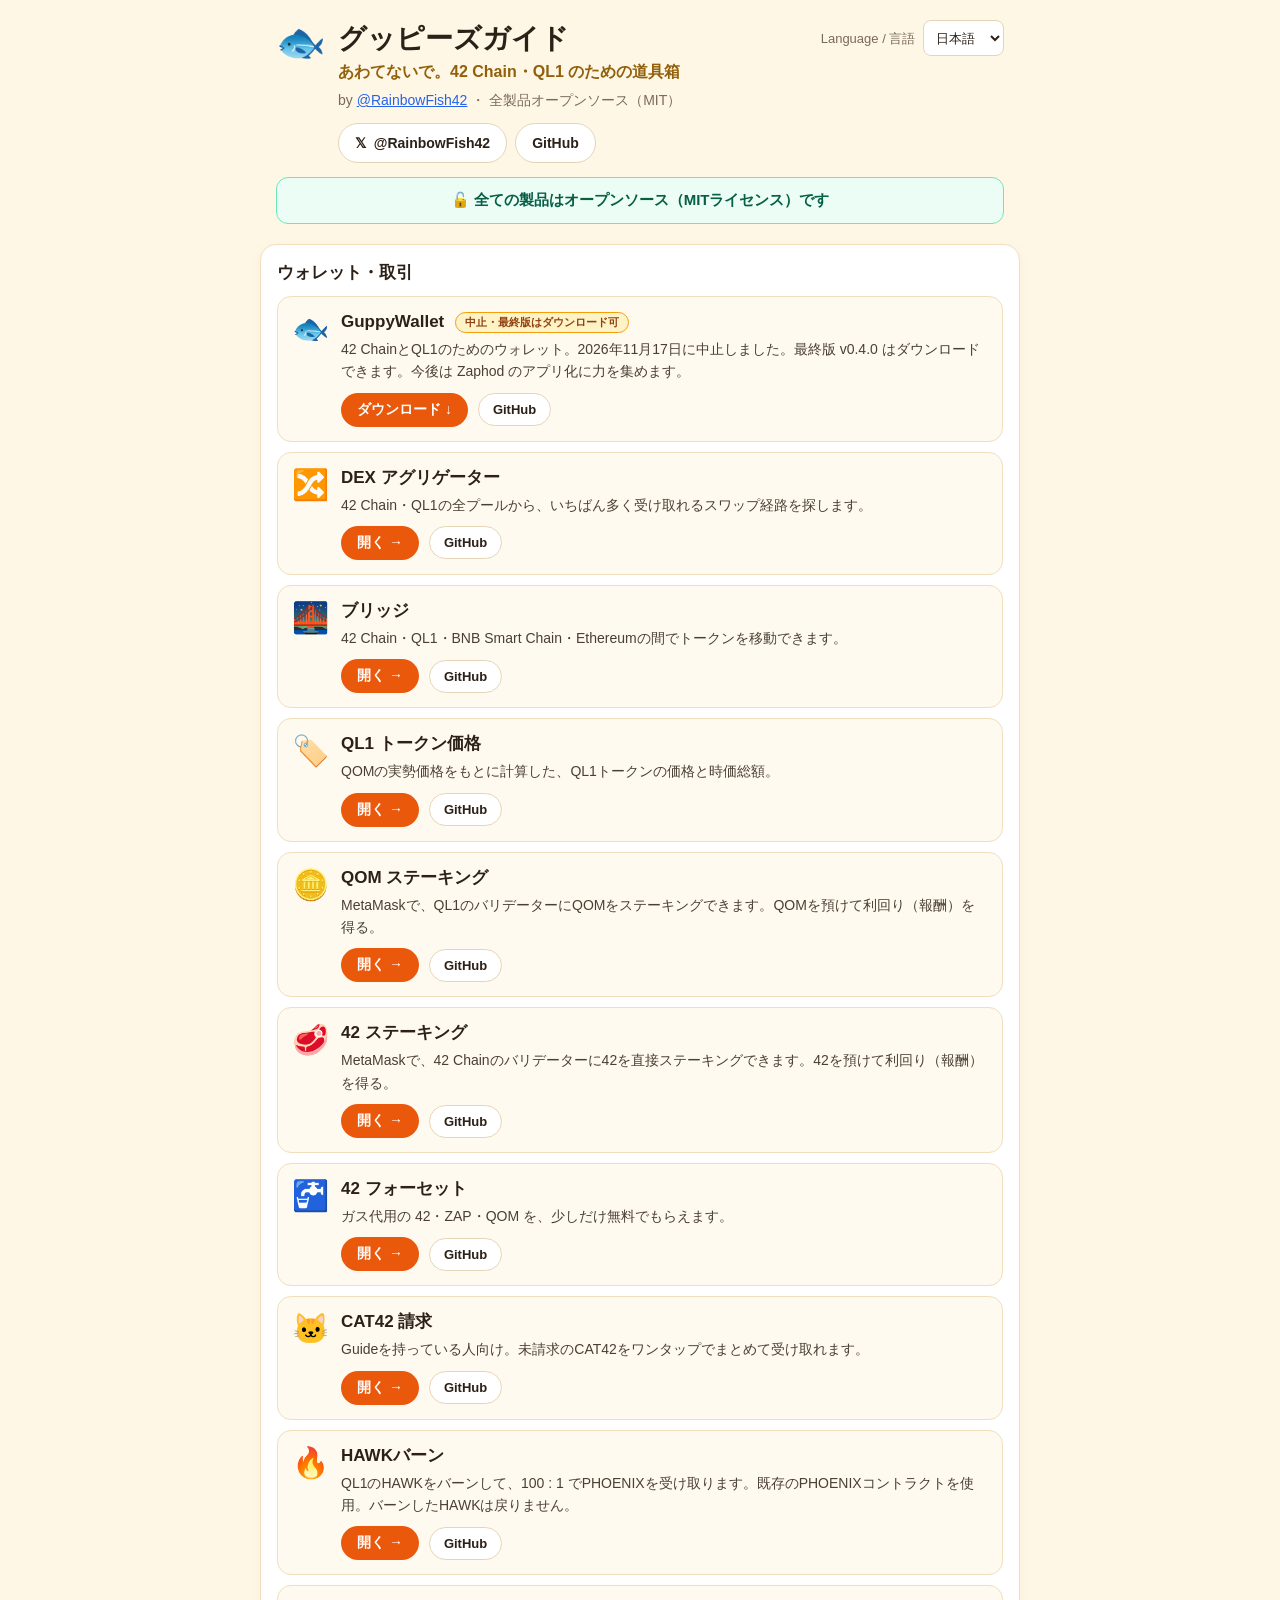
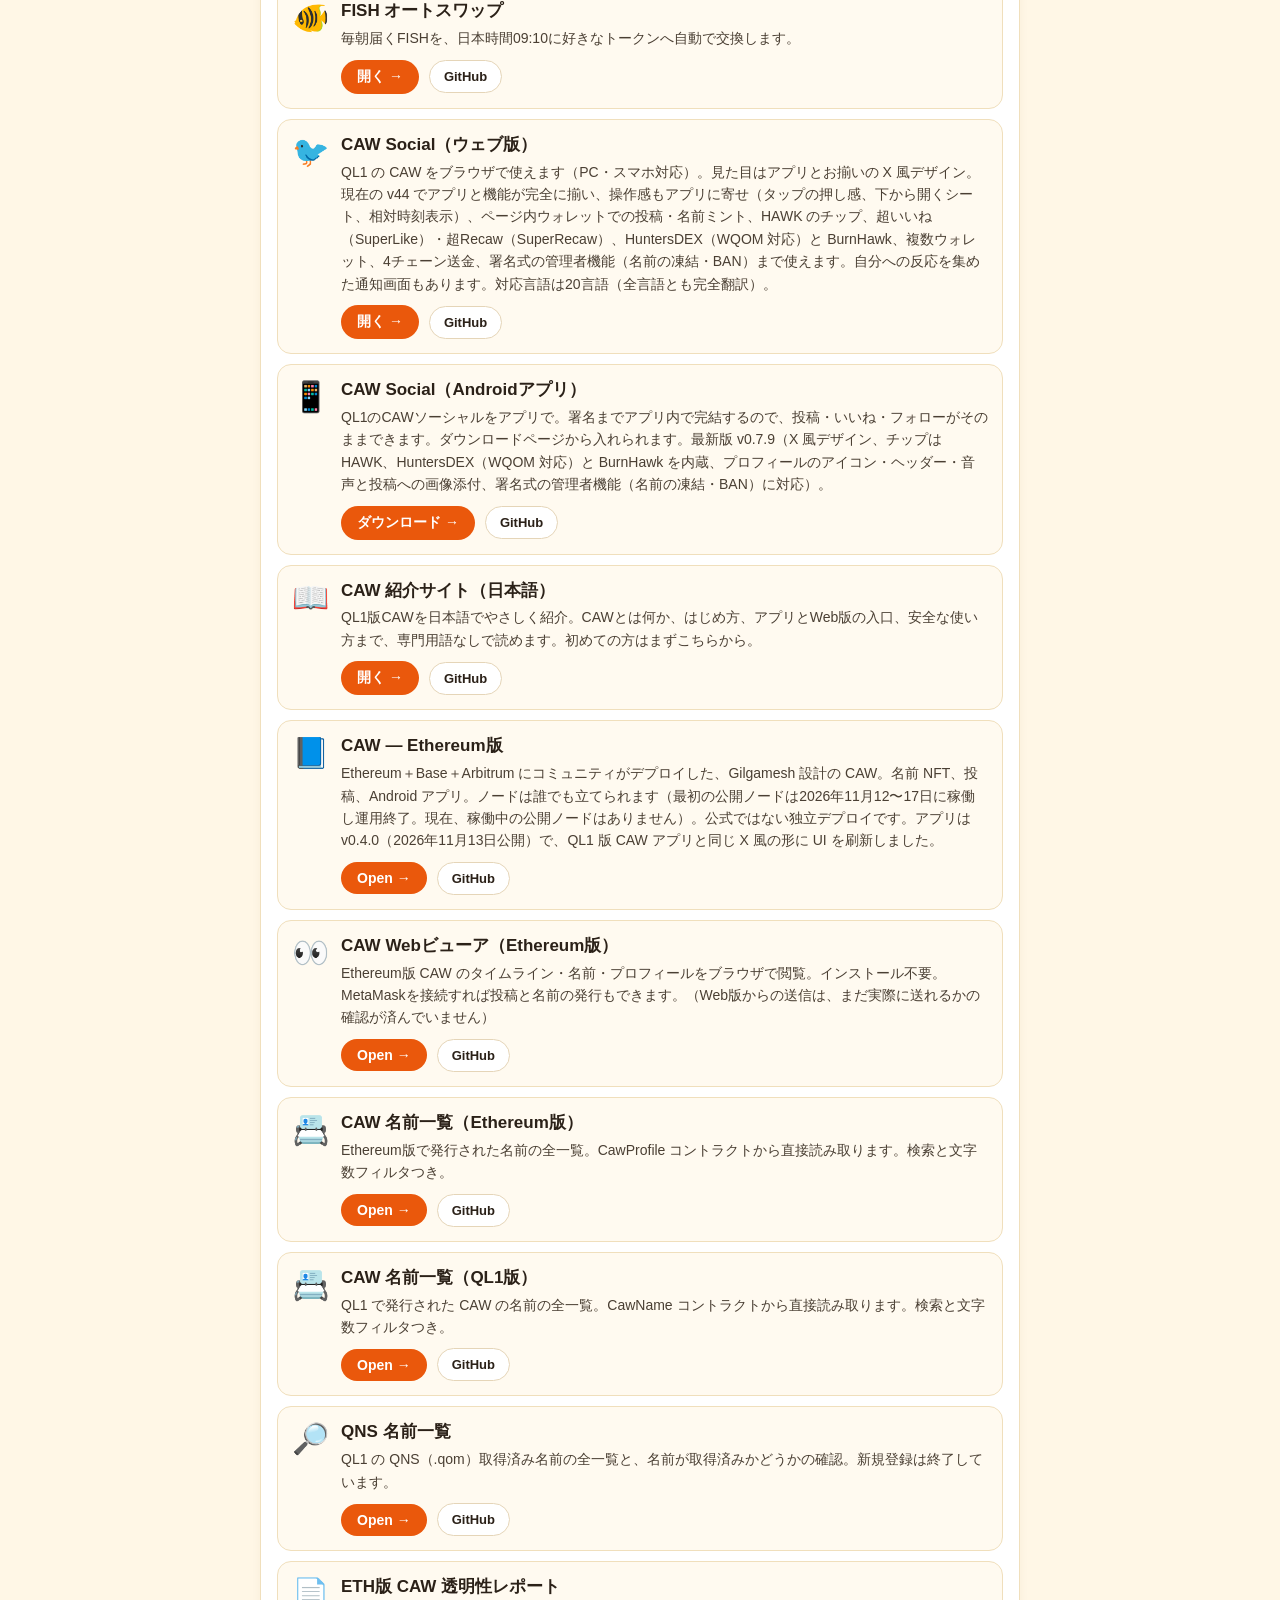
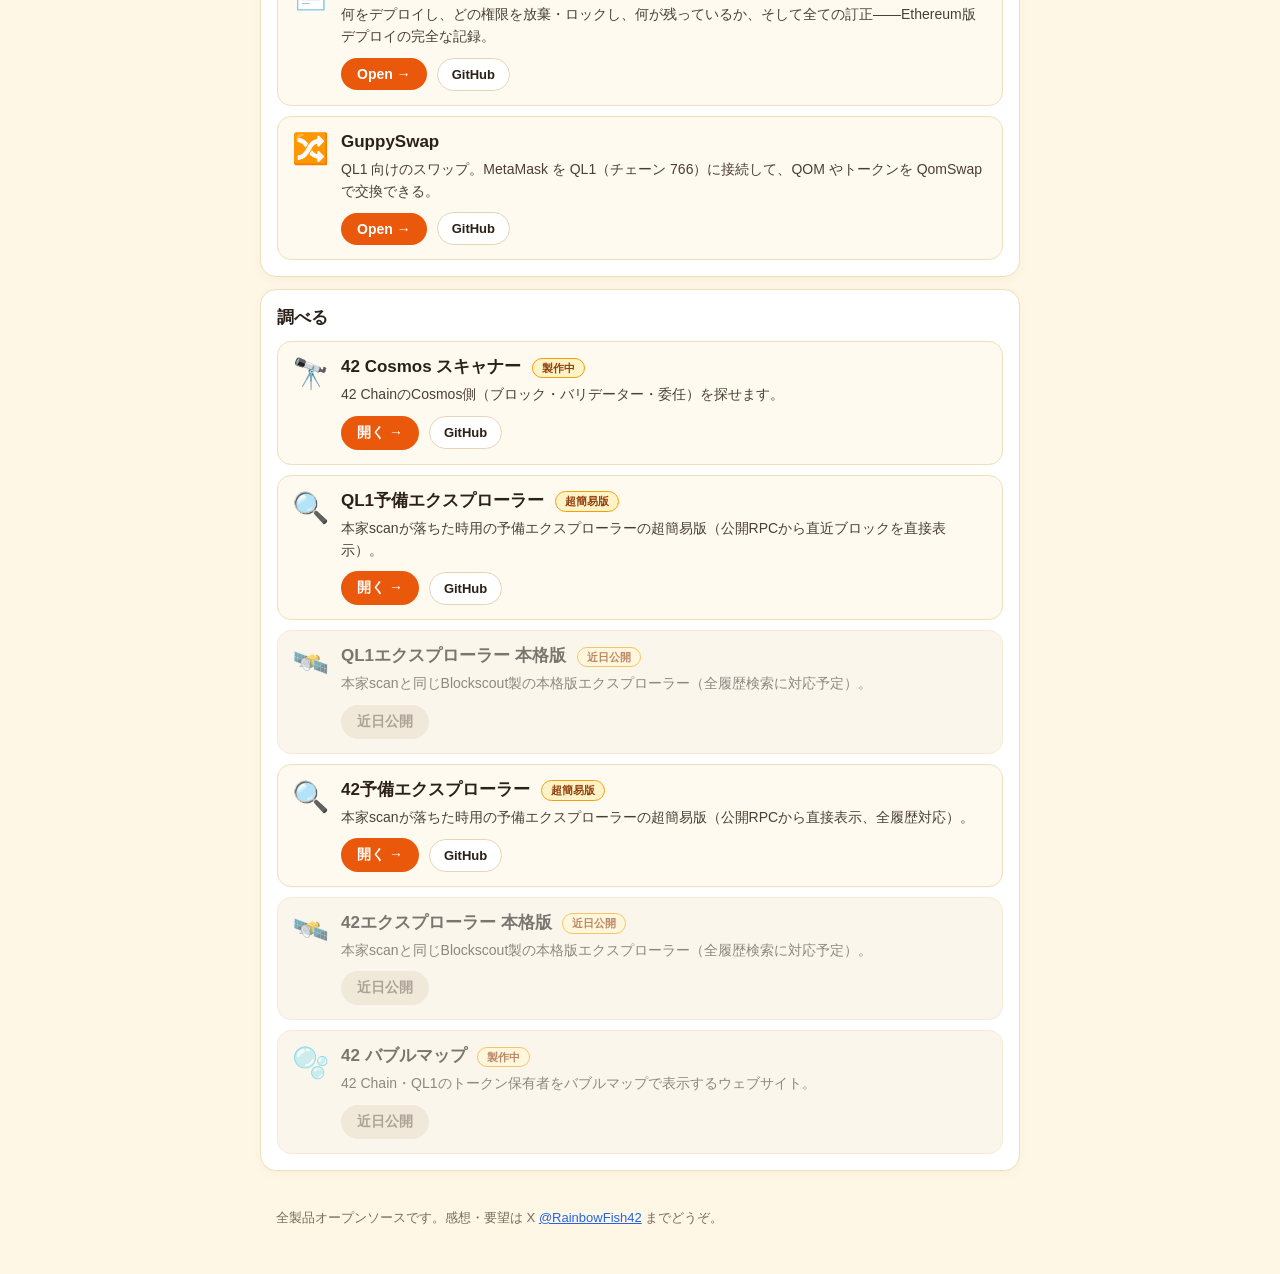
==== commit 8da0c479: "FISH AutoSwap: maintenance ended — drop the under-maintenance note (en/ja/README)" ====
--- a/docs/ja.html
+++ b/docs/ja.html
@@ -154,7 +154,7 @@
       <span class="card-emoji">🐠</span>
       <div class="card-main">
         <h3>FISH オートスワップ</h3>
-        <p>毎朝届くFISHを、日本時間09:10に好きなトークンへ自動で交換します。使用可能ですが、メンテナンス中ですので不具合の可能性があります。</p>
+        <p>毎朝届くFISHを、日本時間09:10に好きなトークンへ自動で交換します。</p>
         <div class="card-actions">
           <span class="open-chip">開く →</span>
           <a class="gh-link" href="https://github.com/QL1-Infinite42-Guppy-Histoire/fish-autoswap" target="_blank" rel="noopener">GitHub</a>
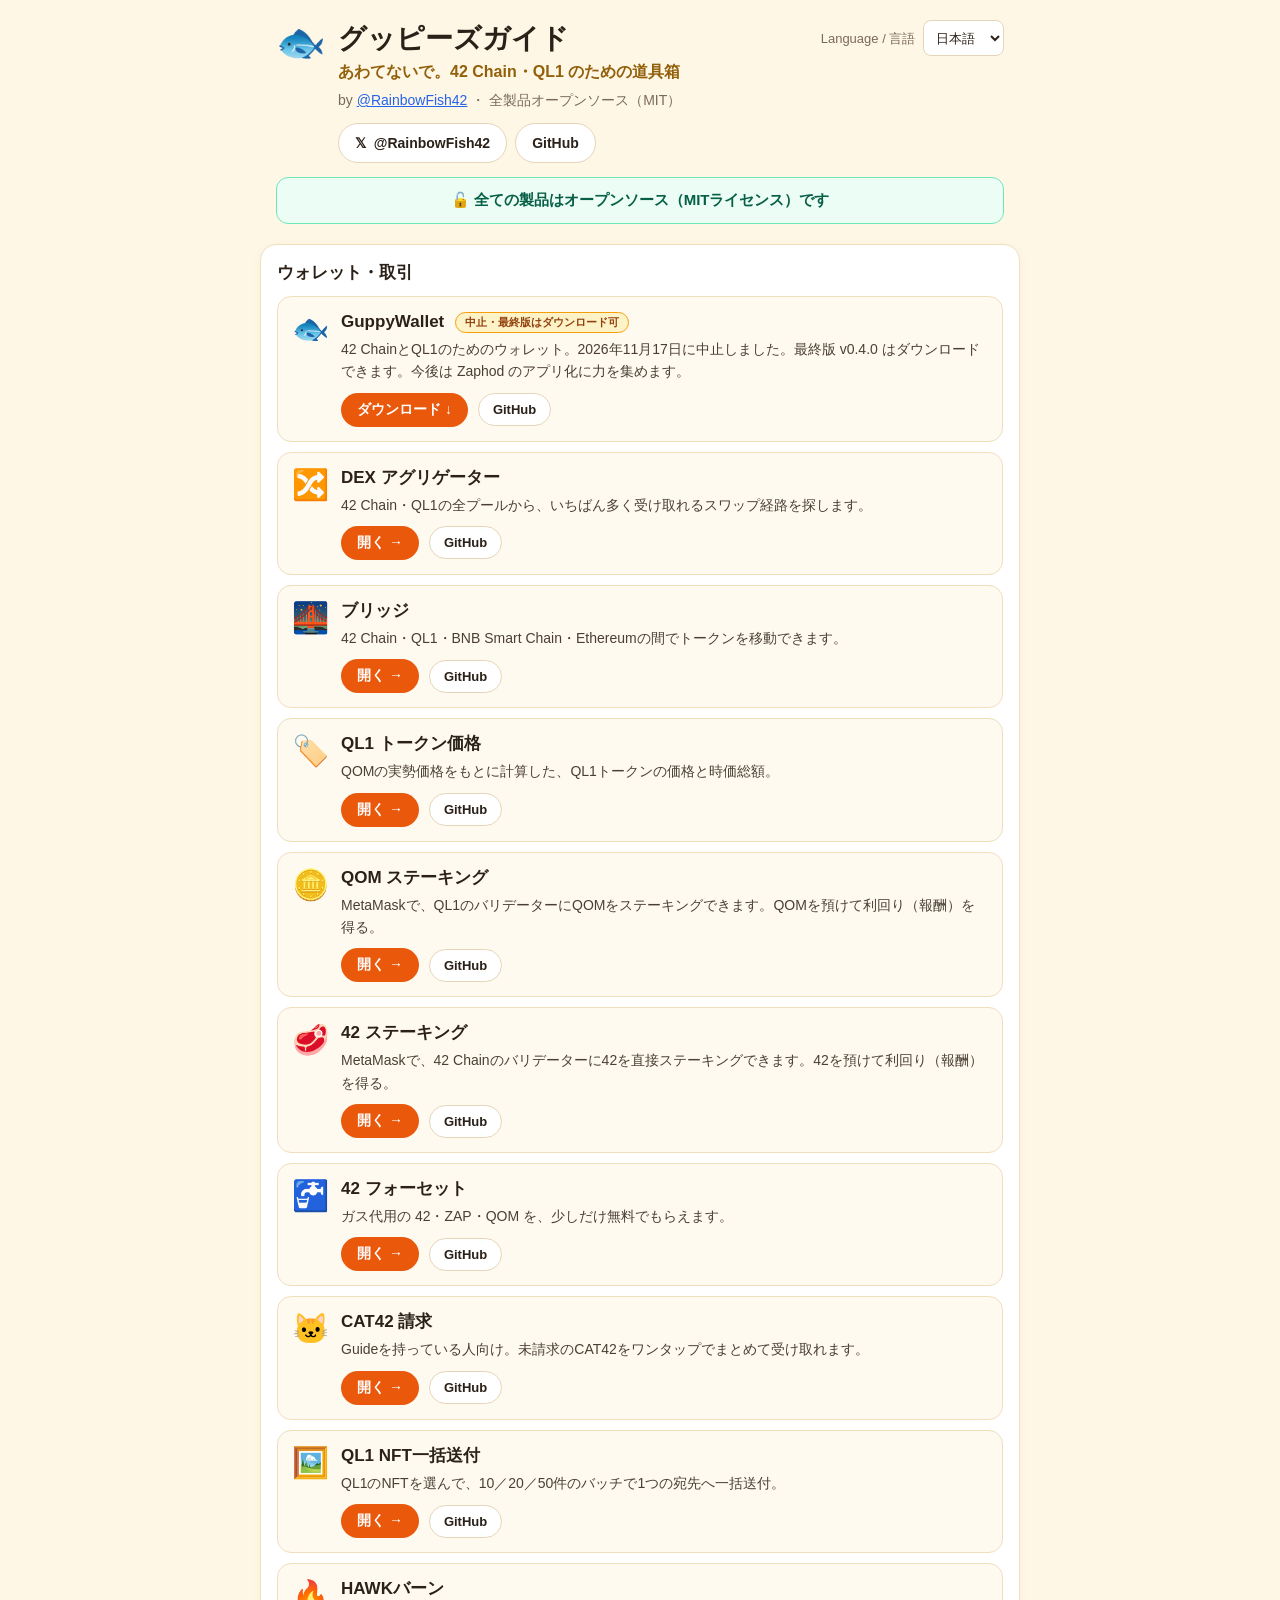
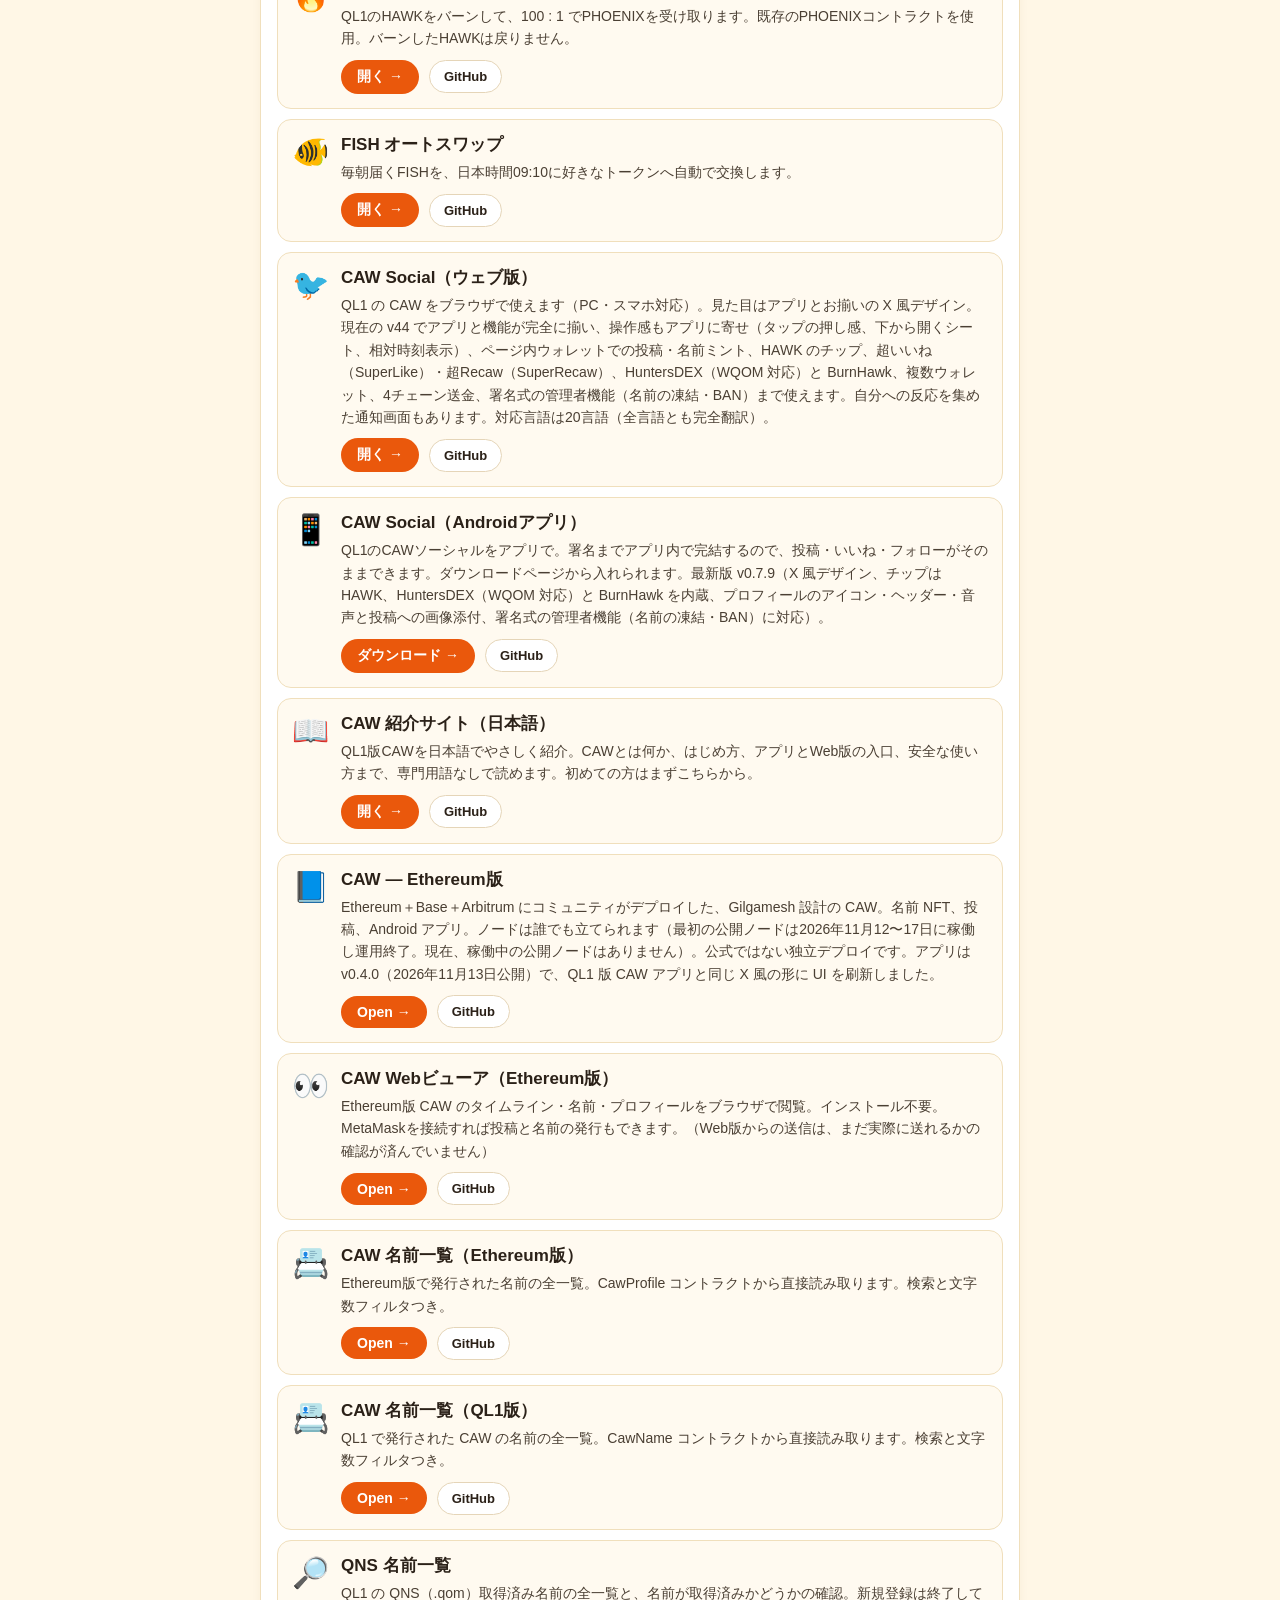
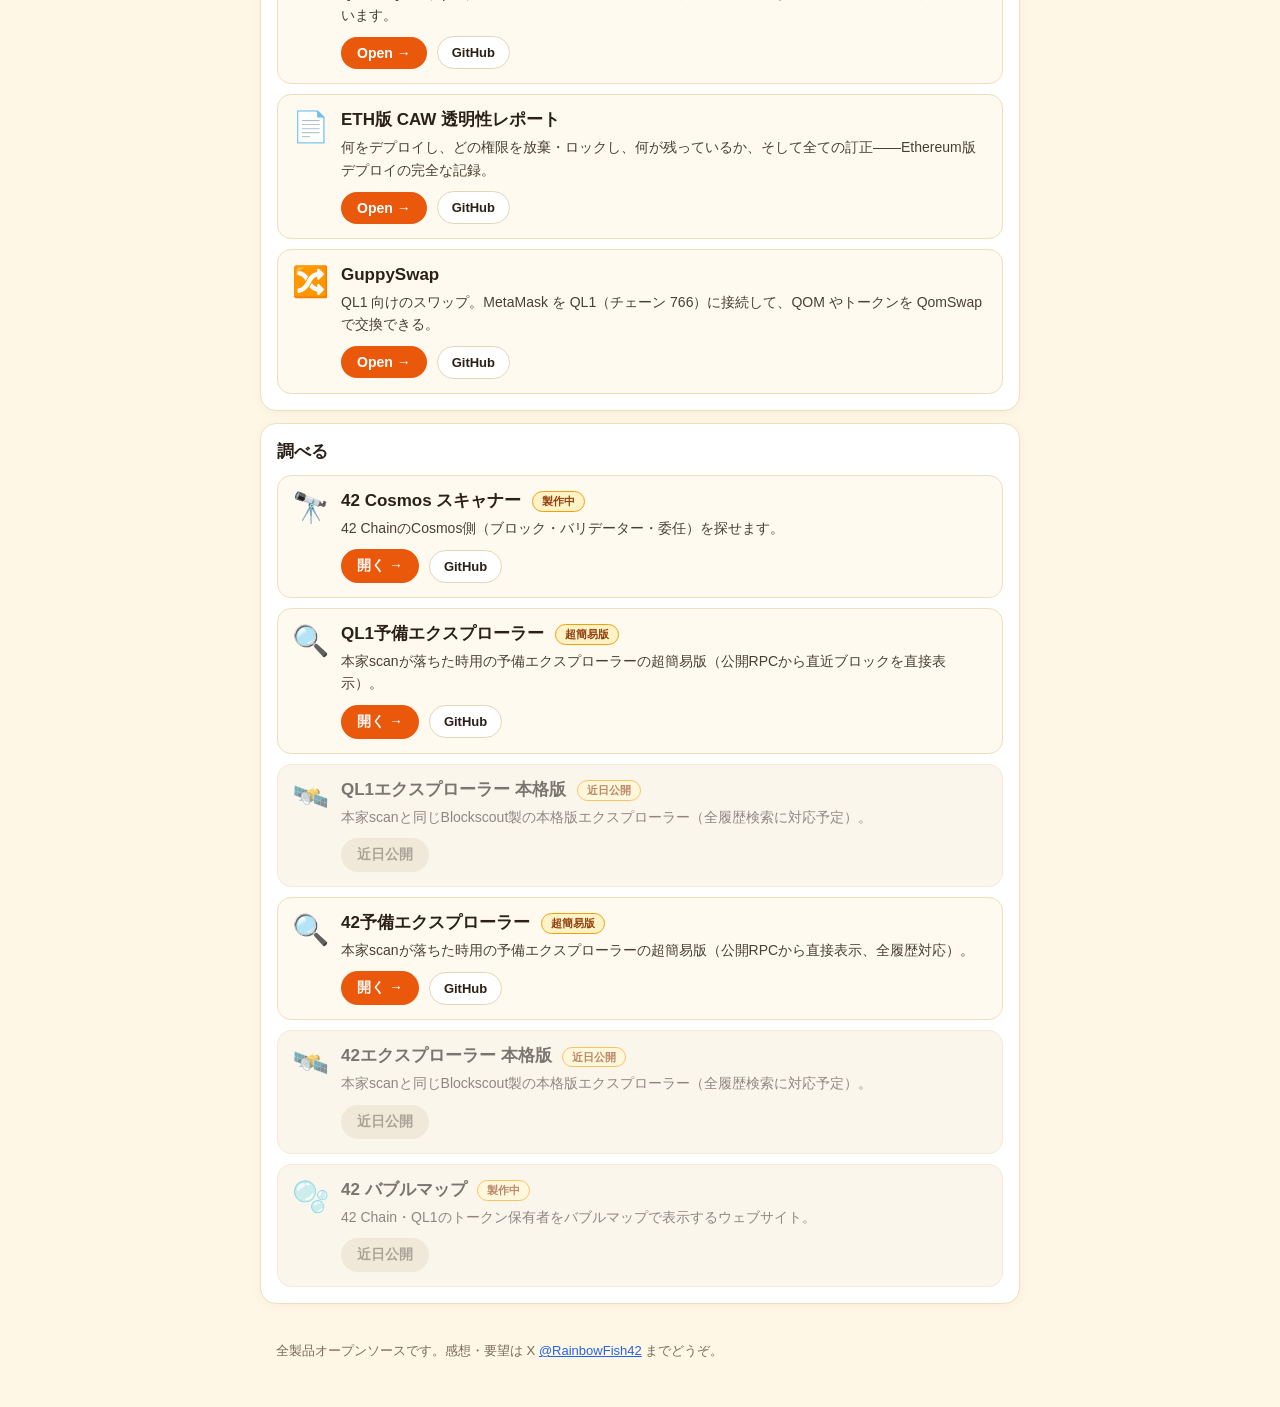
==== commit 3d56a33f: "Add QL1 NFT Bulk Send card (nft.qql1.com, EN/JA)" ====
--- a/docs/ja.html
+++ b/docs/ja.html
@@ -135,6 +135,18 @@
         </div>
       </div>
     </article>
+    <article class="card">
+      <a class="card-link" href="https://nft.qql1.com/" target="_blank" rel="noopener" aria-label="QL1 NFT一括送付を開く"></a>
+      <span class="card-emoji">🖼️</span>
+      <div class="card-main">
+        <h3>QL1 NFT一括送付</h3>
+        <p>QL1のNFTを選んで、10／20／50件のバッチで1つの宛先へ一括送付。</p>
+        <div class="card-actions">
+          <span class="open-chip">開く →</span>
+          <a class="gh-link" href="https://github.com/QL1-Infinite42-Guppy-Histoire/nft-bulk-send" target="_blank" rel="noopener">GitHub</a>
+        </div>
+      </div>
+    </article>
 
     <article class="card">
       <a class="card-link" href="https://hawk.qql1.com/" target="_blank" rel="noopener" aria-label="HAWKバーンを開く"></a>
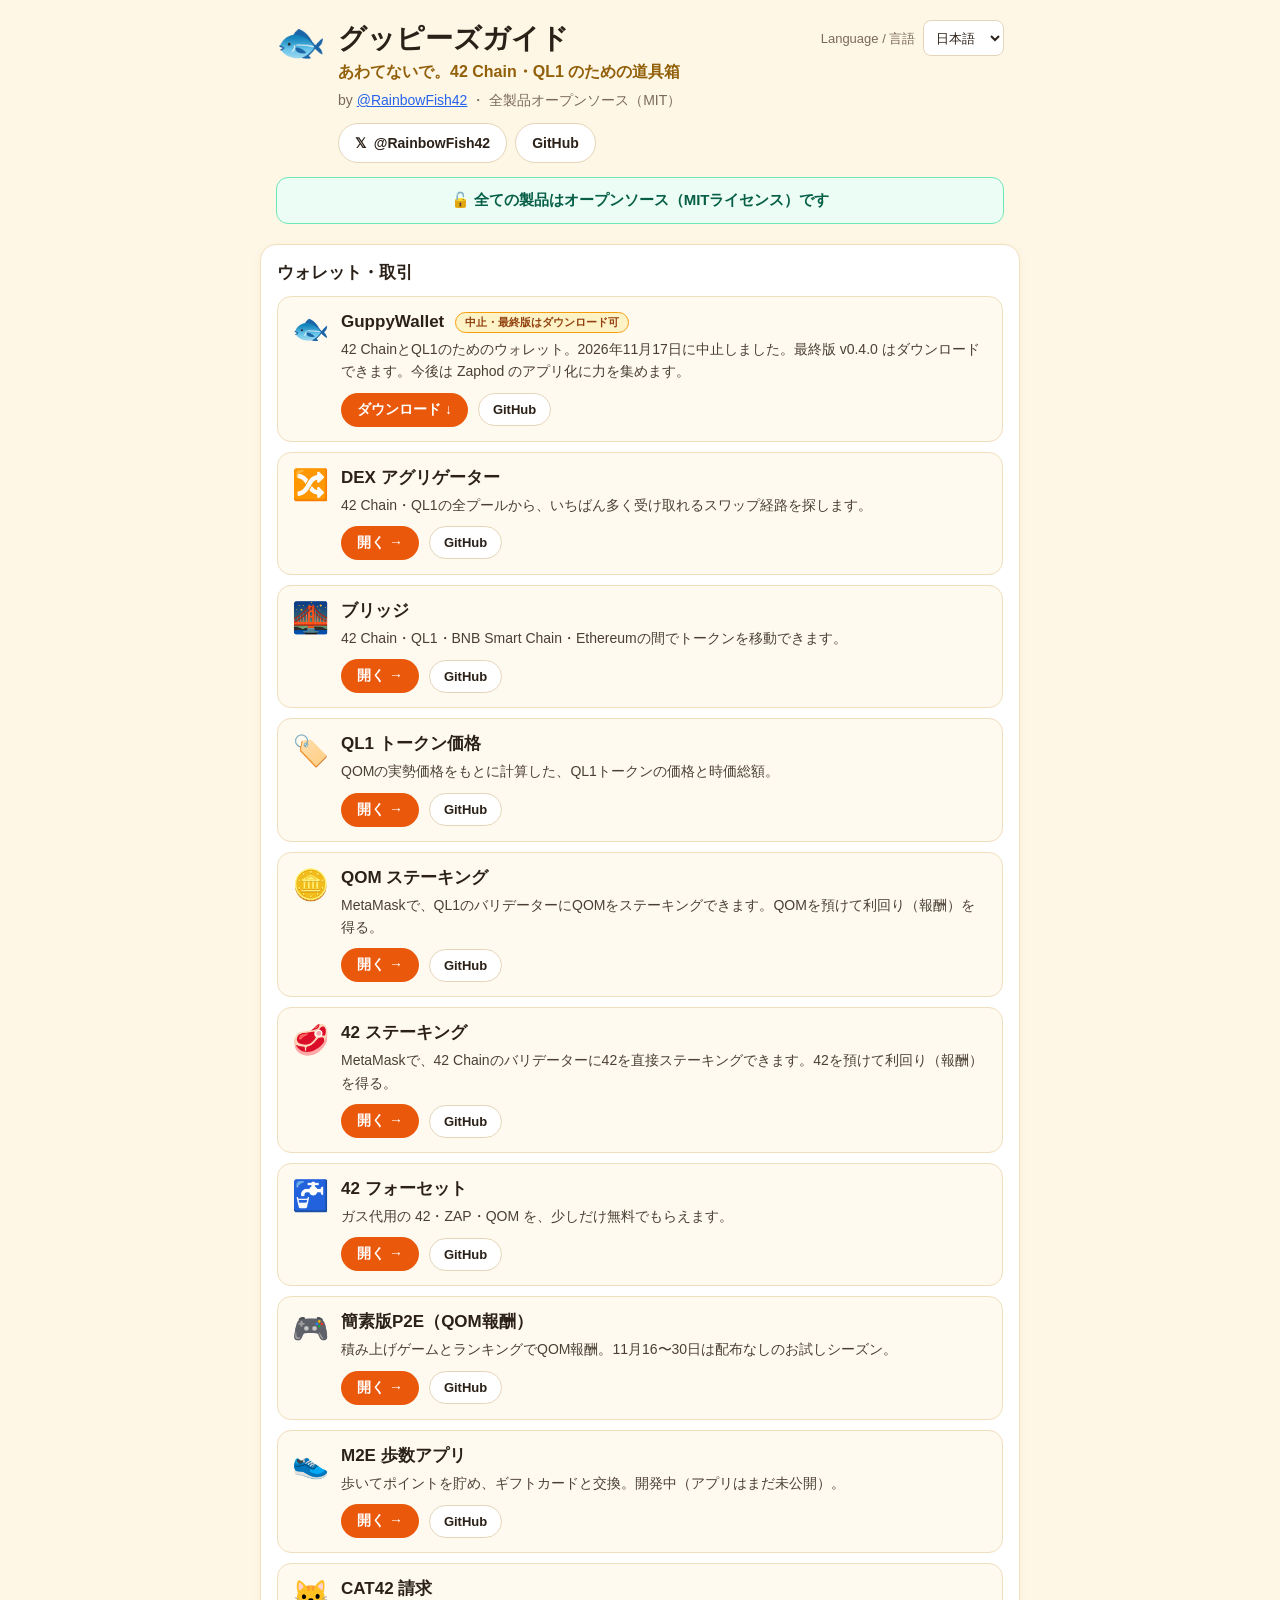
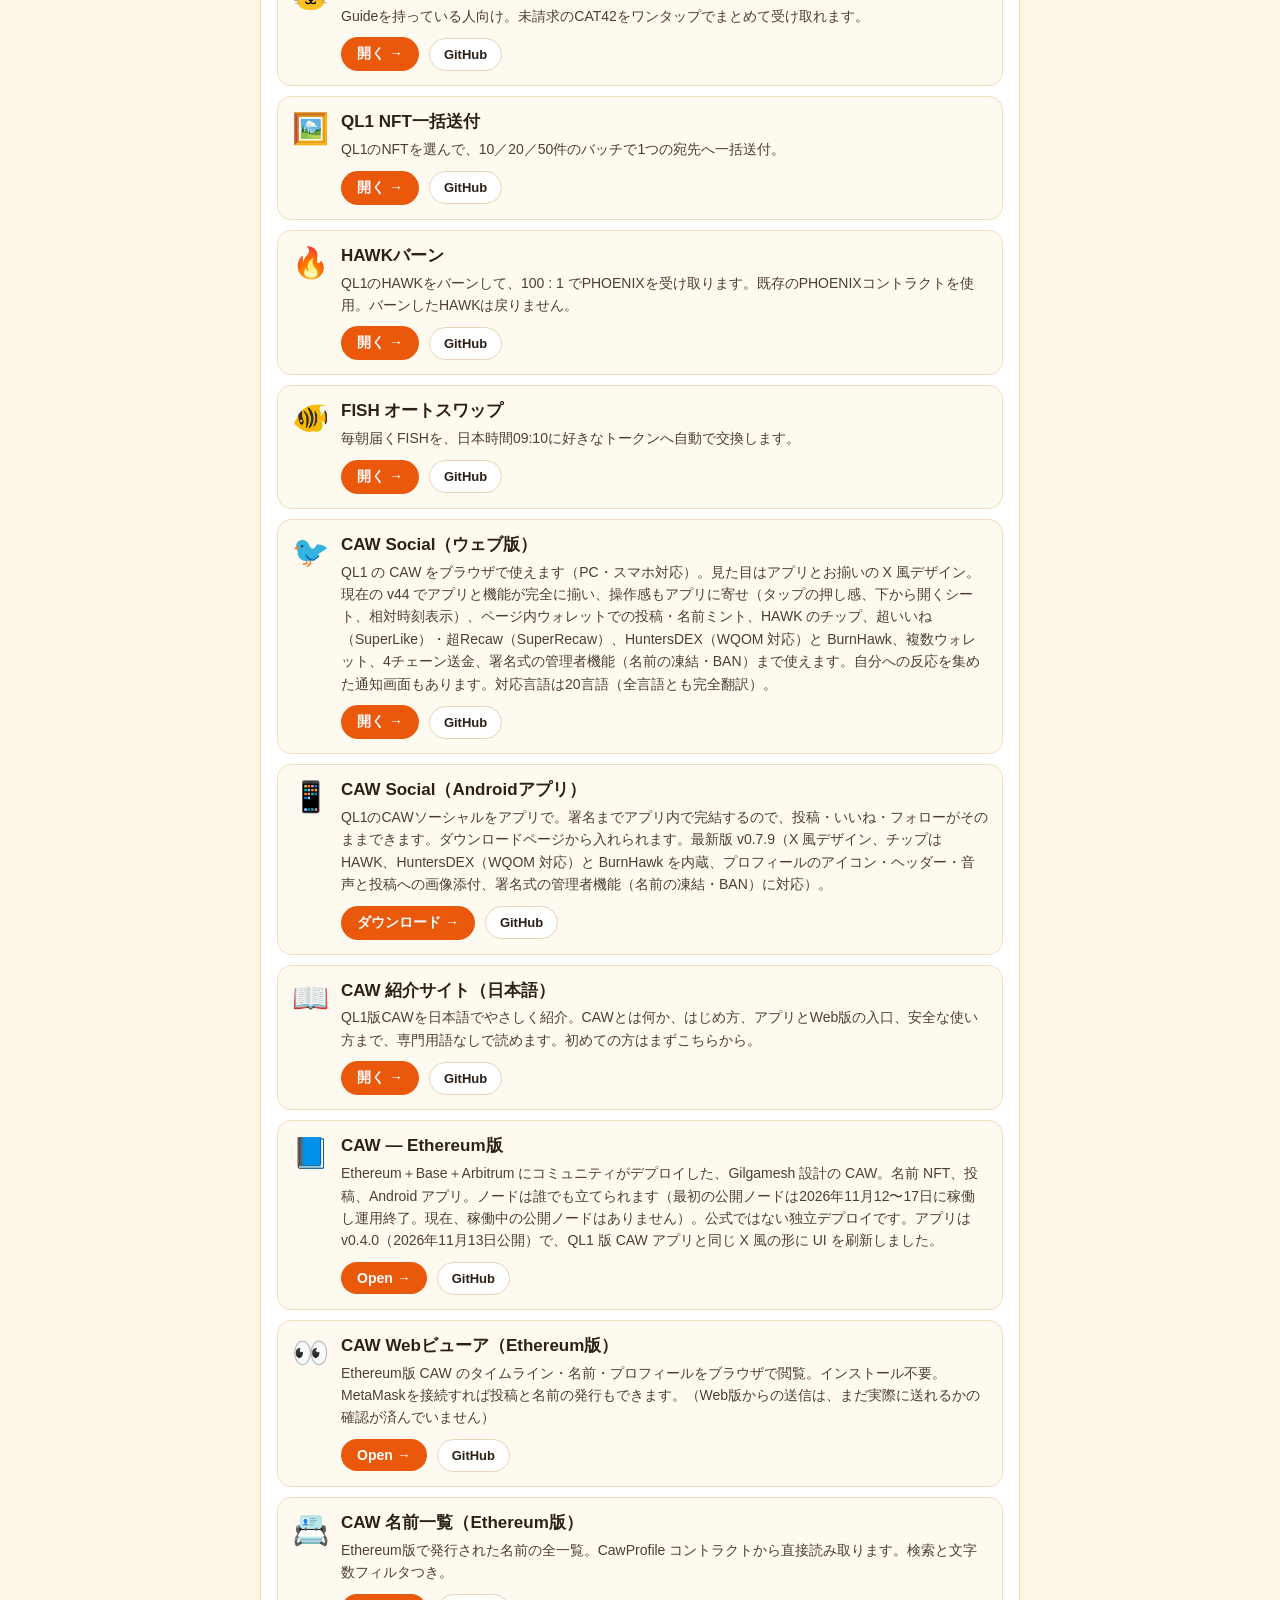
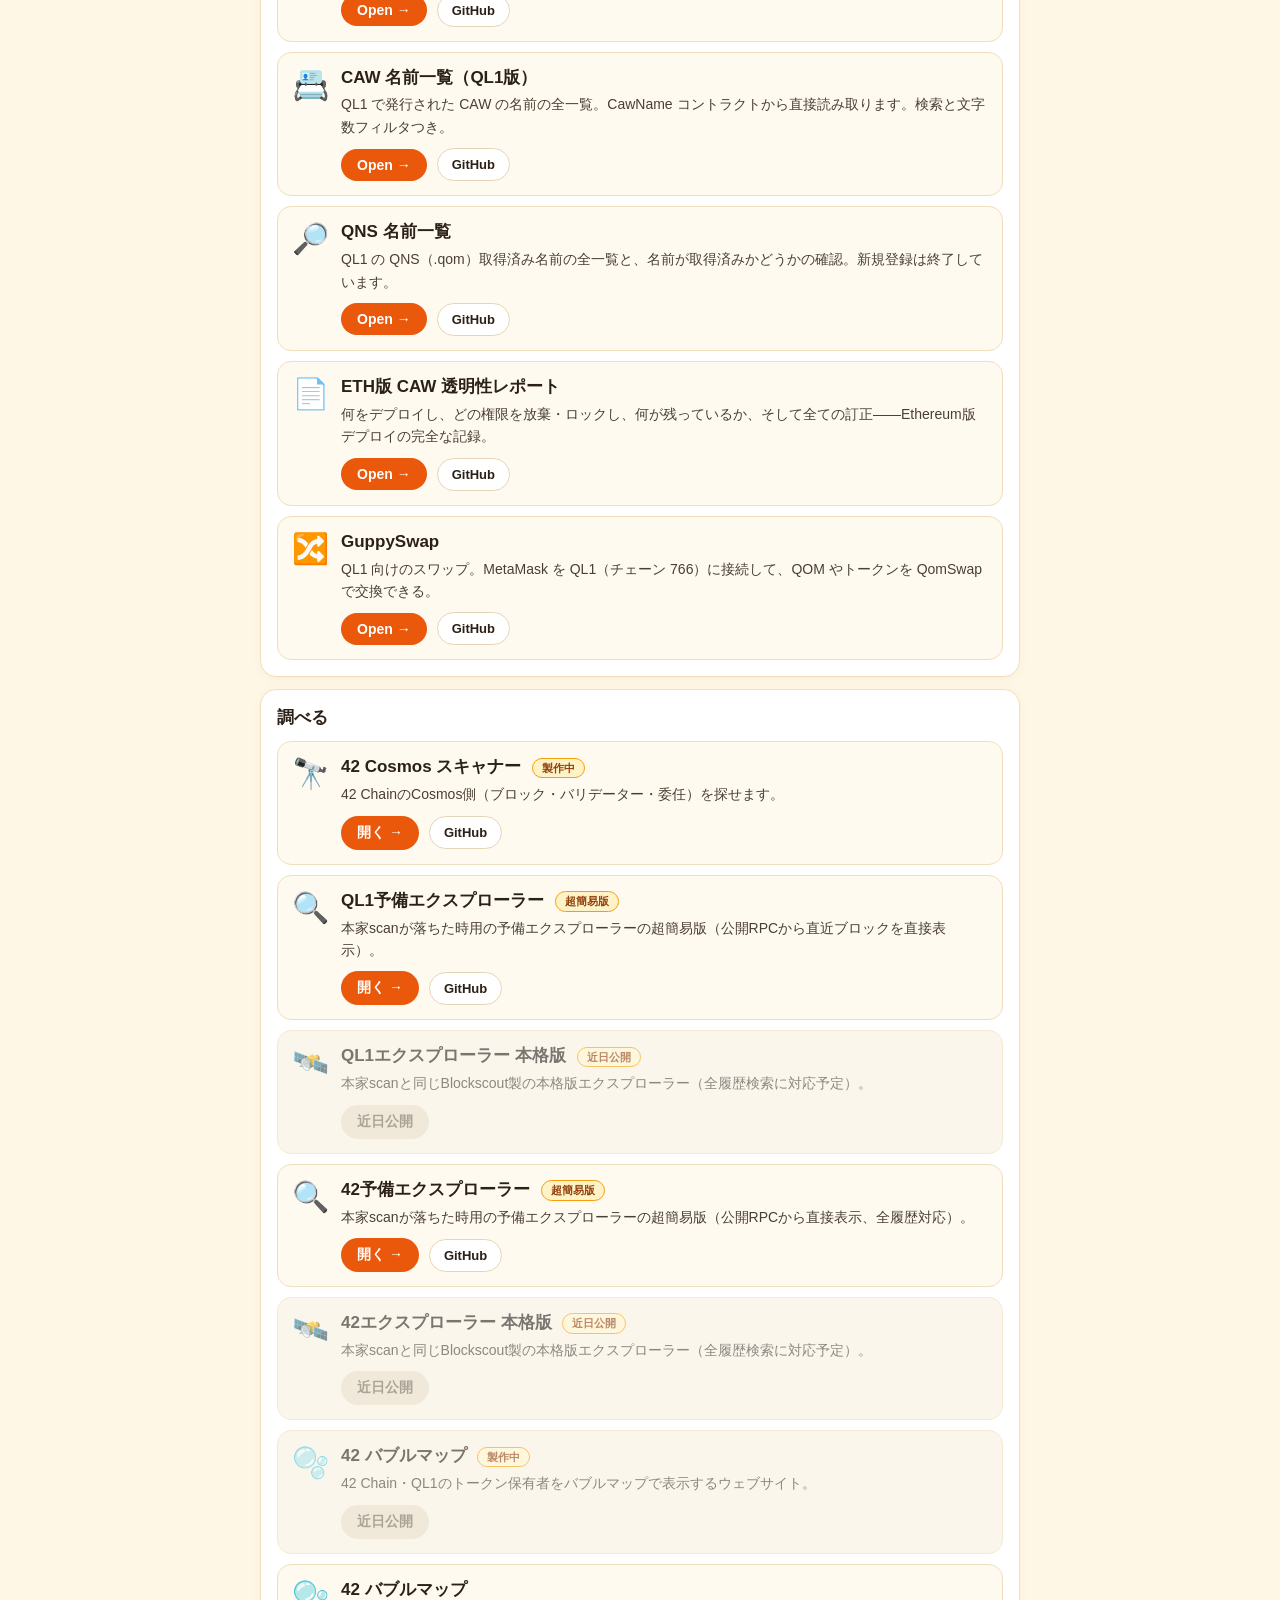
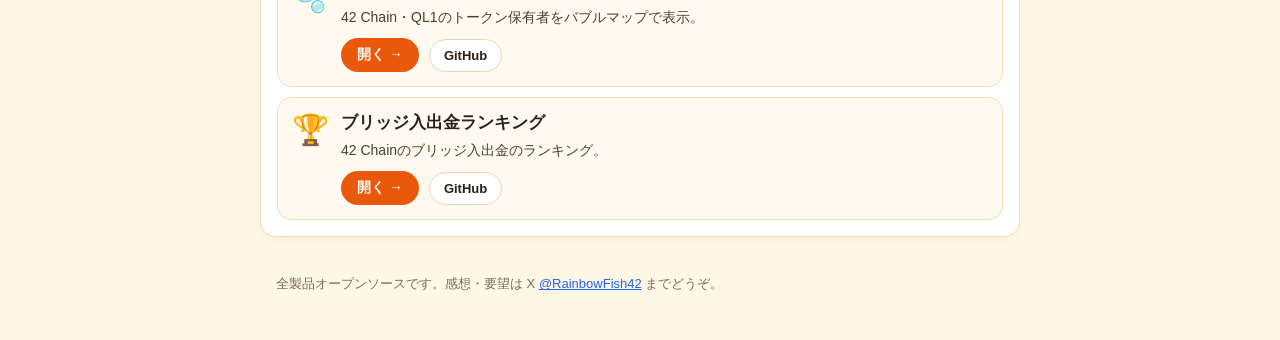
==== commit 3ce82ecb: "Re-audit Nov 21: add Bubble Map, Bridge Rankings, Simple P2E, M2E cards; README aligned (GuppyWallet" ====
--- a/docs/ja.html
+++ b/docs/ja.html
@@ -122,6 +122,30 @@
         </div>
       </div>
     </article>
+    <article class="card">
+      <a class="card-link" href="https://ql1-infinite42-guppy-histoire.github.io/simple-p2e-site/" target="_blank" rel="noopener" aria-label="簡素版P2Eを開く"></a>
+      <span class="card-emoji">🎮</span>
+      <div class="card-main">
+        <h3>簡素版P2E（QOM報酬）</h3>
+        <p>積み上げゲームとランキングでQOM報酬。11月16〜30日は配布なしのお試しシーズン。</p>
+        <div class="card-actions">
+          <span class="open-chip">開く →</span>
+          <a class="gh-link" href="https://github.com/QL1-Infinite42-Guppy-Histoire/simple-p2e-site" target="_blank" rel="noopener">GitHub</a>
+        </div>
+      </div>
+    </article>
+    <article class="card">
+      <a class="card-link" href="https://ql1-infinite42-guppy-histoire.github.io/m2e-walk-app/" target="_blank" rel="noopener" aria-label="M2E歩数アプリを開く"></a>
+      <span class="card-emoji">👟</span>
+      <div class="card-main">
+        <h3>M2E 歩数アプリ</h3>
+        <p>歩いてポイントを貯め、ギフトカードと交換。開発中（アプリはまだ未公開）。</p>
+        <div class="card-actions">
+          <span class="open-chip">開く →</span>
+          <a class="gh-link" href="https://github.com/QL1-Infinite42-Guppy-Histoire/m2e-walk" target="_blank" rel="noopener">GitHub</a>
+        </div>
+      </div>
+    </article>
 
     <article class="card">
       <a class="card-link" href="https://cat.id42.win/" target="_blank" rel="noopener" aria-label="CAT42 請求を開く"></a>
@@ -375,6 +399,30 @@
         <p>42 Chain・QL1のトークン保有者をバブルマップで表示するウェブサイト。</p>
         <div class="card-actions">
           <span class="soon-chip">近日公開</span>
+        </div>
+      </div>
+    </article>
+    <article class="card">
+      <a class="card-link" href="https://ql1-infinite42-guppy-histoire.github.io/42-bubblemap/" target="_blank" rel="noopener" aria-label="42 バブルマップを開く"></a>
+      <span class="card-emoji">🫧</span>
+      <div class="card-main">
+        <h3>42 バブルマップ</h3>
+        <p>42 Chain・QL1のトークン保有者をバブルマップで表示。</p>
+        <div class="card-actions">
+          <span class="open-chip">開く →</span>
+          <a class="gh-link" href="https://github.com/QL1-Infinite42-Guppy-Histoire/42-bubblemap" target="_blank" rel="noopener">GitHub</a>
+        </div>
+      </div>
+    </article>
+    <article class="card">
+      <a class="card-link" href="https://ql1-infinite42-guppy-histoire.github.io/42-bridge-rankings/" target="_blank" rel="noopener" aria-label="ブリッジ入出金ランキングを開く"></a>
+      <span class="card-emoji">🏆</span>
+      <div class="card-main">
+        <h3>ブリッジ入出金ランキング</h3>
+        <p>42 Chainのブリッジ入出金のランキング。</p>
+        <div class="card-actions">
+          <span class="open-chip">開く →</span>
+          <a class="gh-link" href="https://github.com/QL1-Infinite42-Guppy-Histoire/42-bridge-rankings" target="_blank" rel="noopener">GitHub</a>
         </div>
       </div>
     </article>
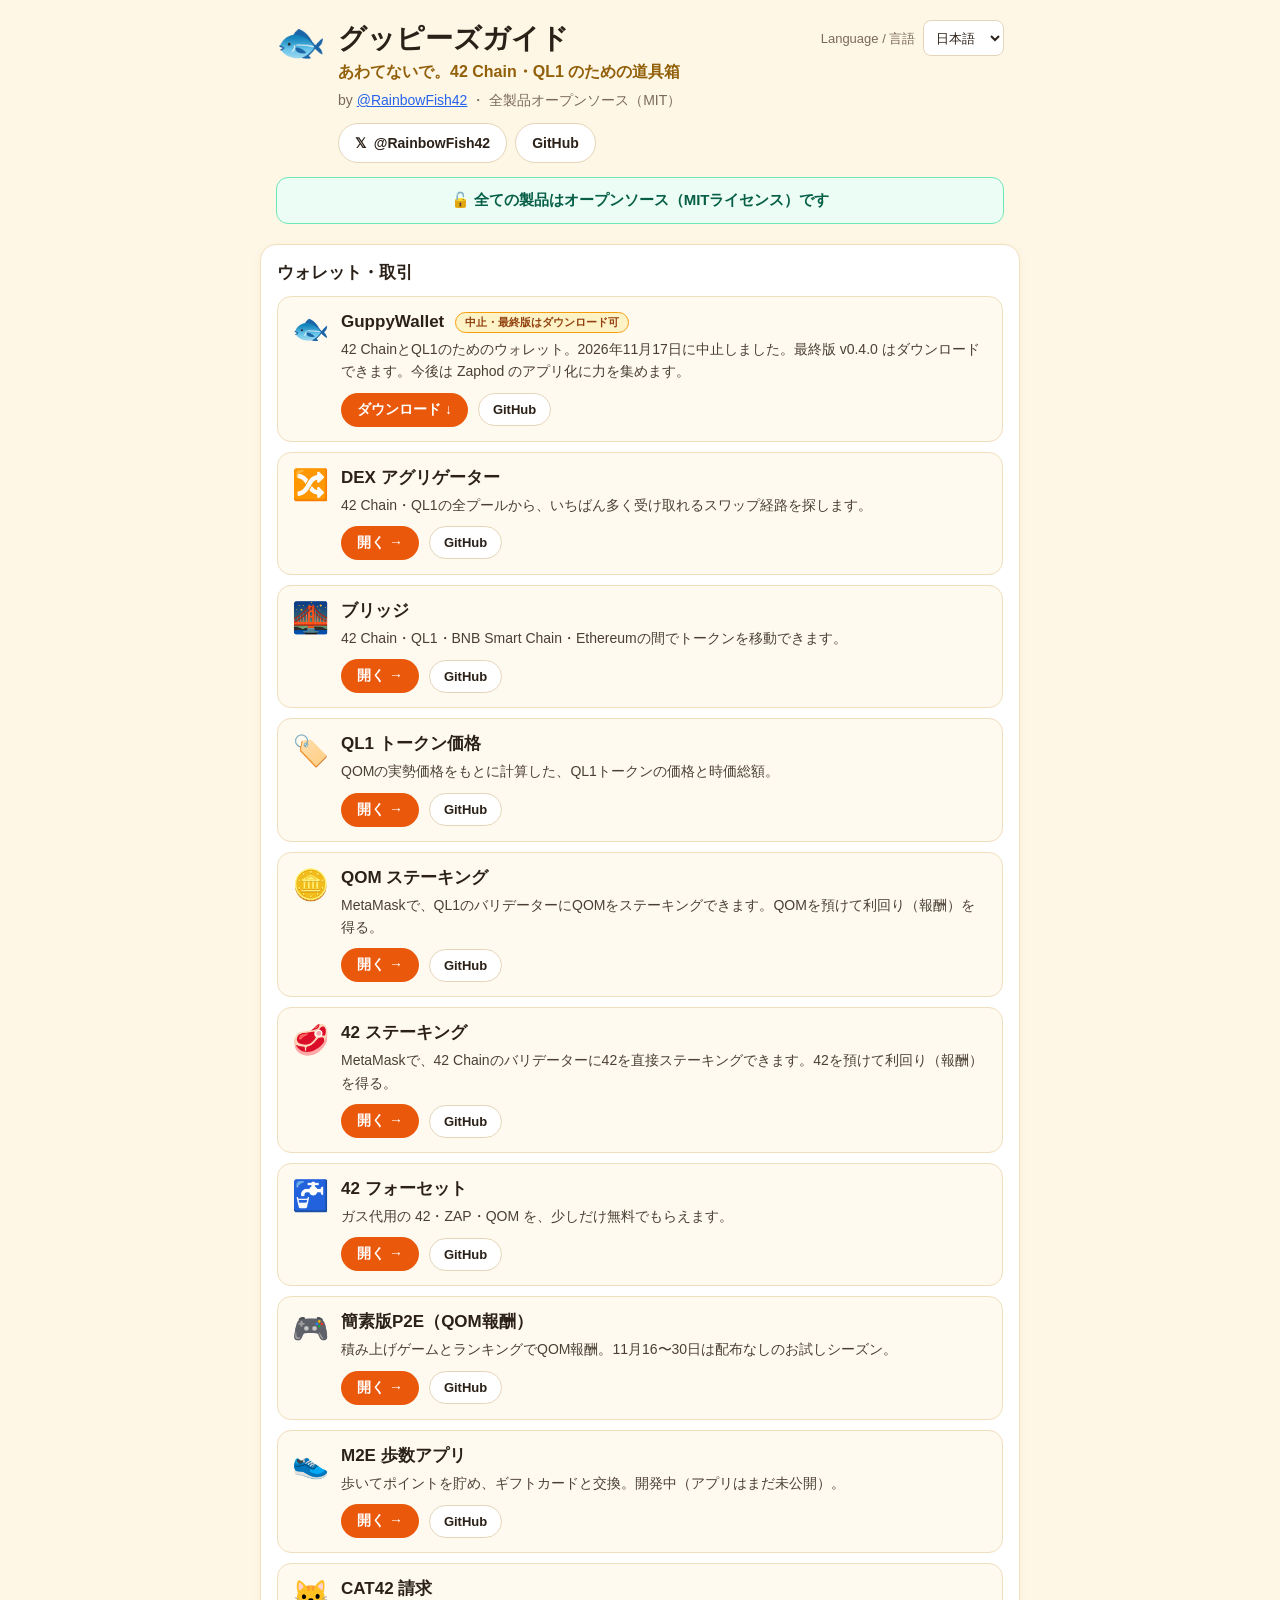
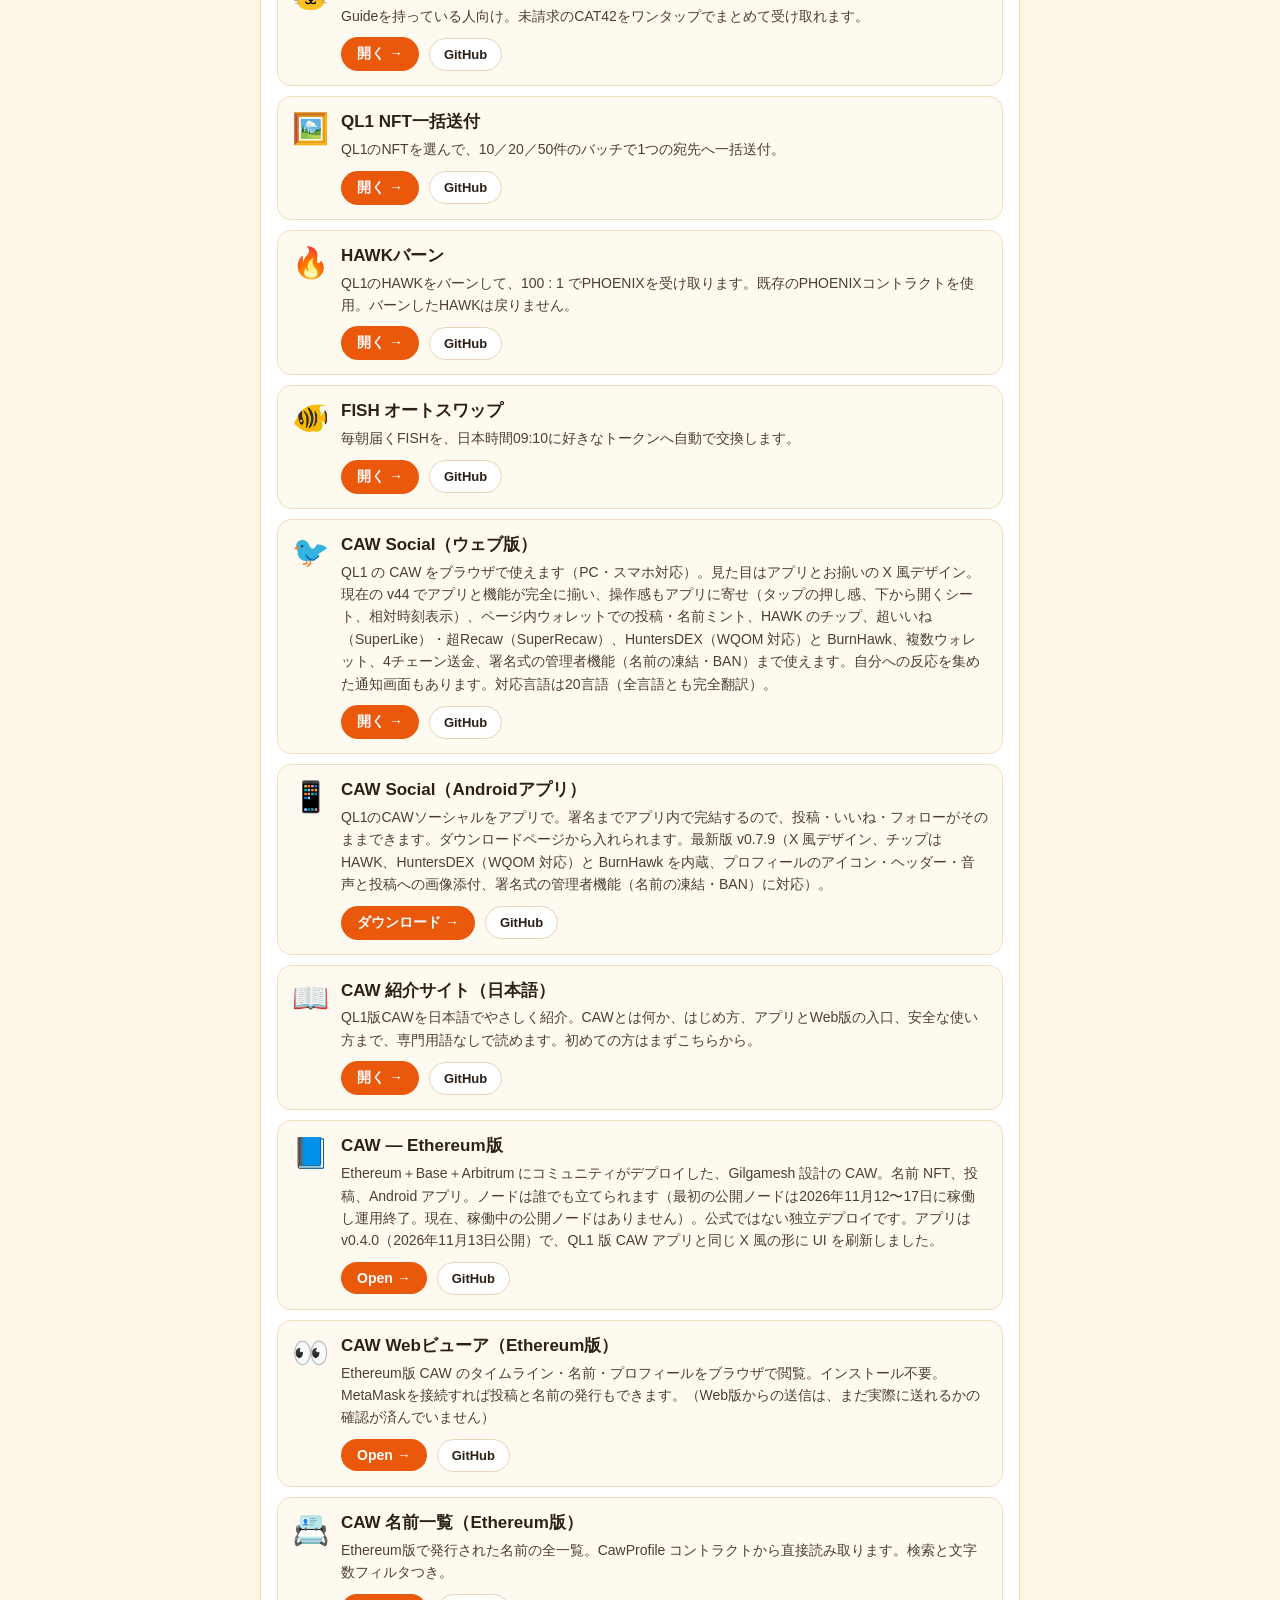
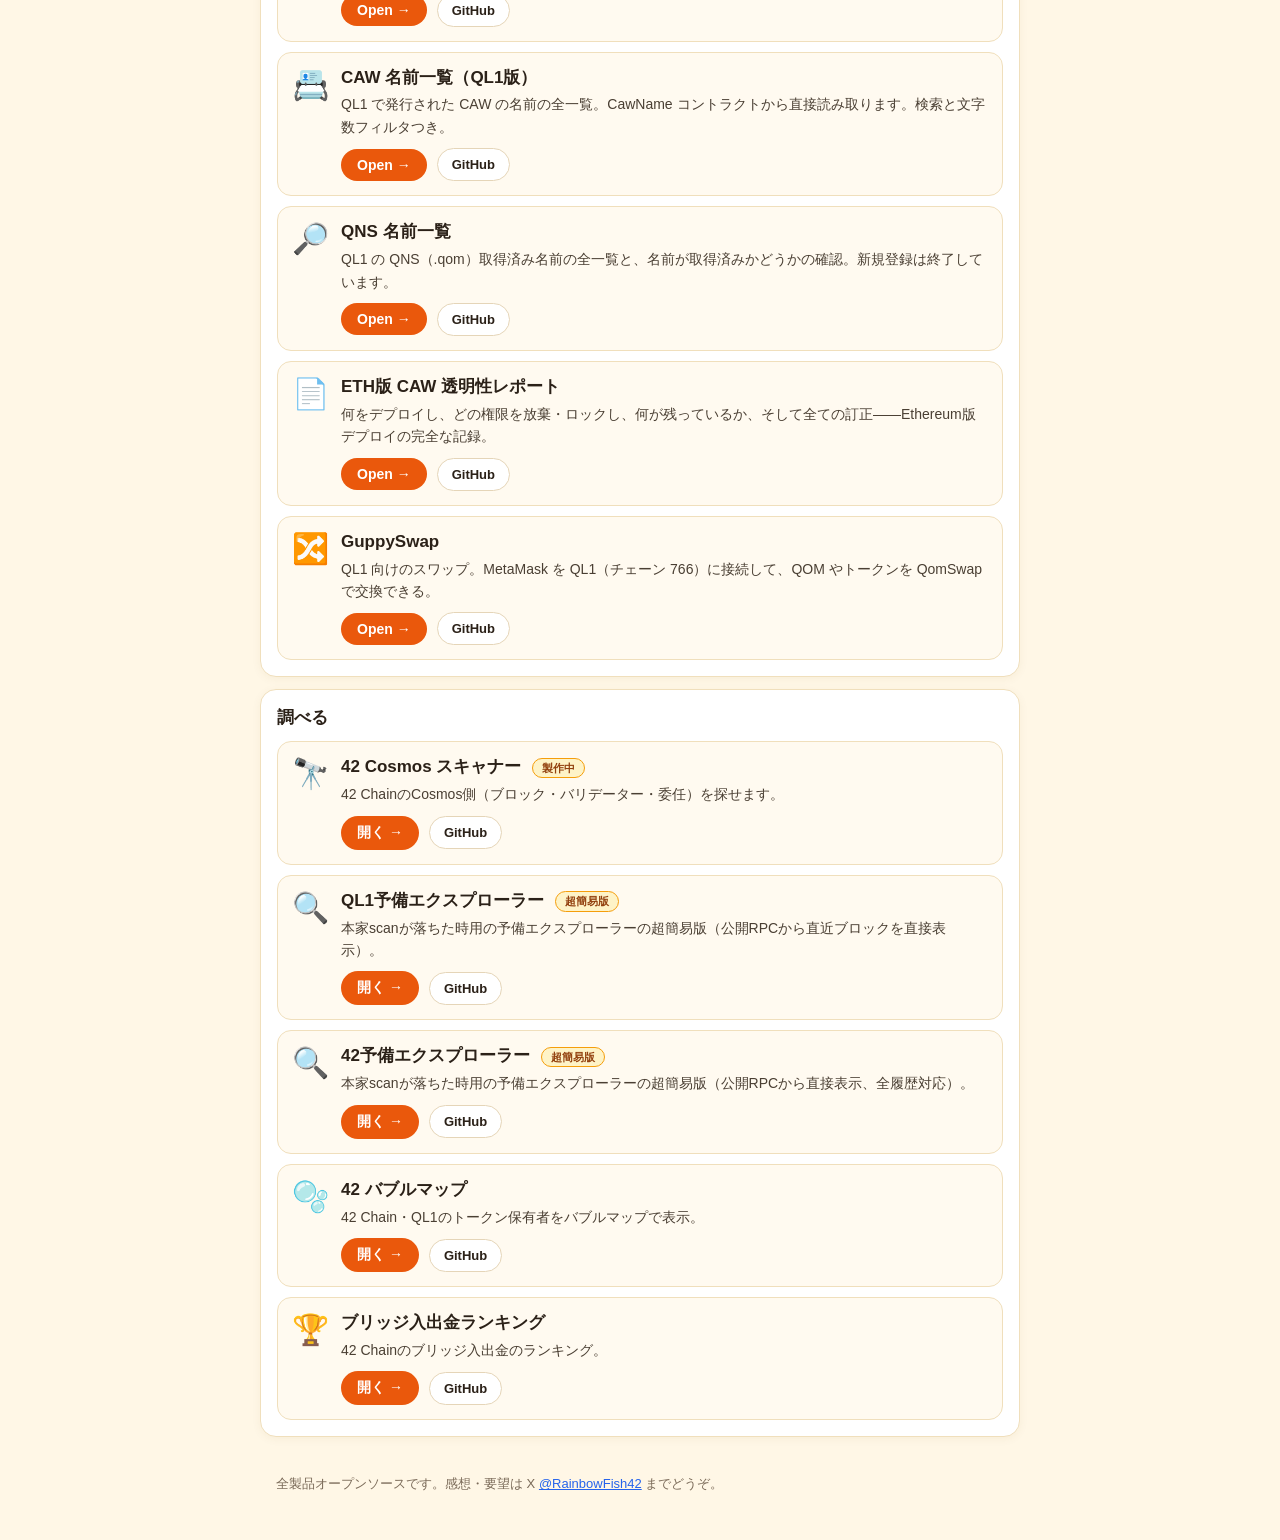
==== commit dbd04dd4: "Remove 'coming soon' full-explorer cards/rows and the stale in-development Bubble Map card (live car" ====
--- a/docs/ja.html
+++ b/docs/ja.html
@@ -357,16 +357,7 @@
       </div>
     </article>
 
-    <article class="card card-soon" aria-disabled="true">
-      <span class="card-emoji">🛰️</span>
-      <div class="card-main">
-        <h3>QL1エクスプローラー 本格版 <span class="badge">近日公開</span></h3>
-        <p>本家scanと同じBlockscout製の本格版エクスプローラー（全履歴検索に対応予定）。</p>
-        <div class="card-actions">
-          <span class="soon-chip">近日公開</span>
-        </div>
-      </div>
-    </article>
+    
 
     <article class="card">
       <a class="card-link" href="https://scan.id42.win/" target="_blank" rel="noopener" aria-label="42予備エクスプローラーを開く"></a>
@@ -381,27 +372,9 @@
       </div>
     </article>
 
-    <article class="card card-soon" aria-disabled="true">
-      <span class="card-emoji">🛰️</span>
-      <div class="card-main">
-        <h3>42エクスプローラー 本格版 <span class="badge">近日公開</span></h3>
-        <p>本家scanと同じBlockscout製の本格版エクスプローラー（全履歴検索に対応予定）。</p>
-        <div class="card-actions">
-          <span class="soon-chip">近日公開</span>
-        </div>
-      </div>
-    </article>
-
-    <article class="card card-soon" aria-disabled="true">
-      <span class="card-emoji">🫧</span>
-      <div class="card-main">
-        <h3>42 バブルマップ <span class="badge">製作中</span></h3>
-        <p>42 Chain・QL1のトークン保有者をバブルマップで表示するウェブサイト。</p>
-        <div class="card-actions">
-          <span class="soon-chip">近日公開</span>
-        </div>
-      </div>
-    </article>
+    
+
+    
     <article class="card">
       <a class="card-link" href="https://ql1-infinite42-guppy-histoire.github.io/42-bubblemap/" target="_blank" rel="noopener" aria-label="42 バブルマップを開く"></a>
       <span class="card-emoji">🫧</span>
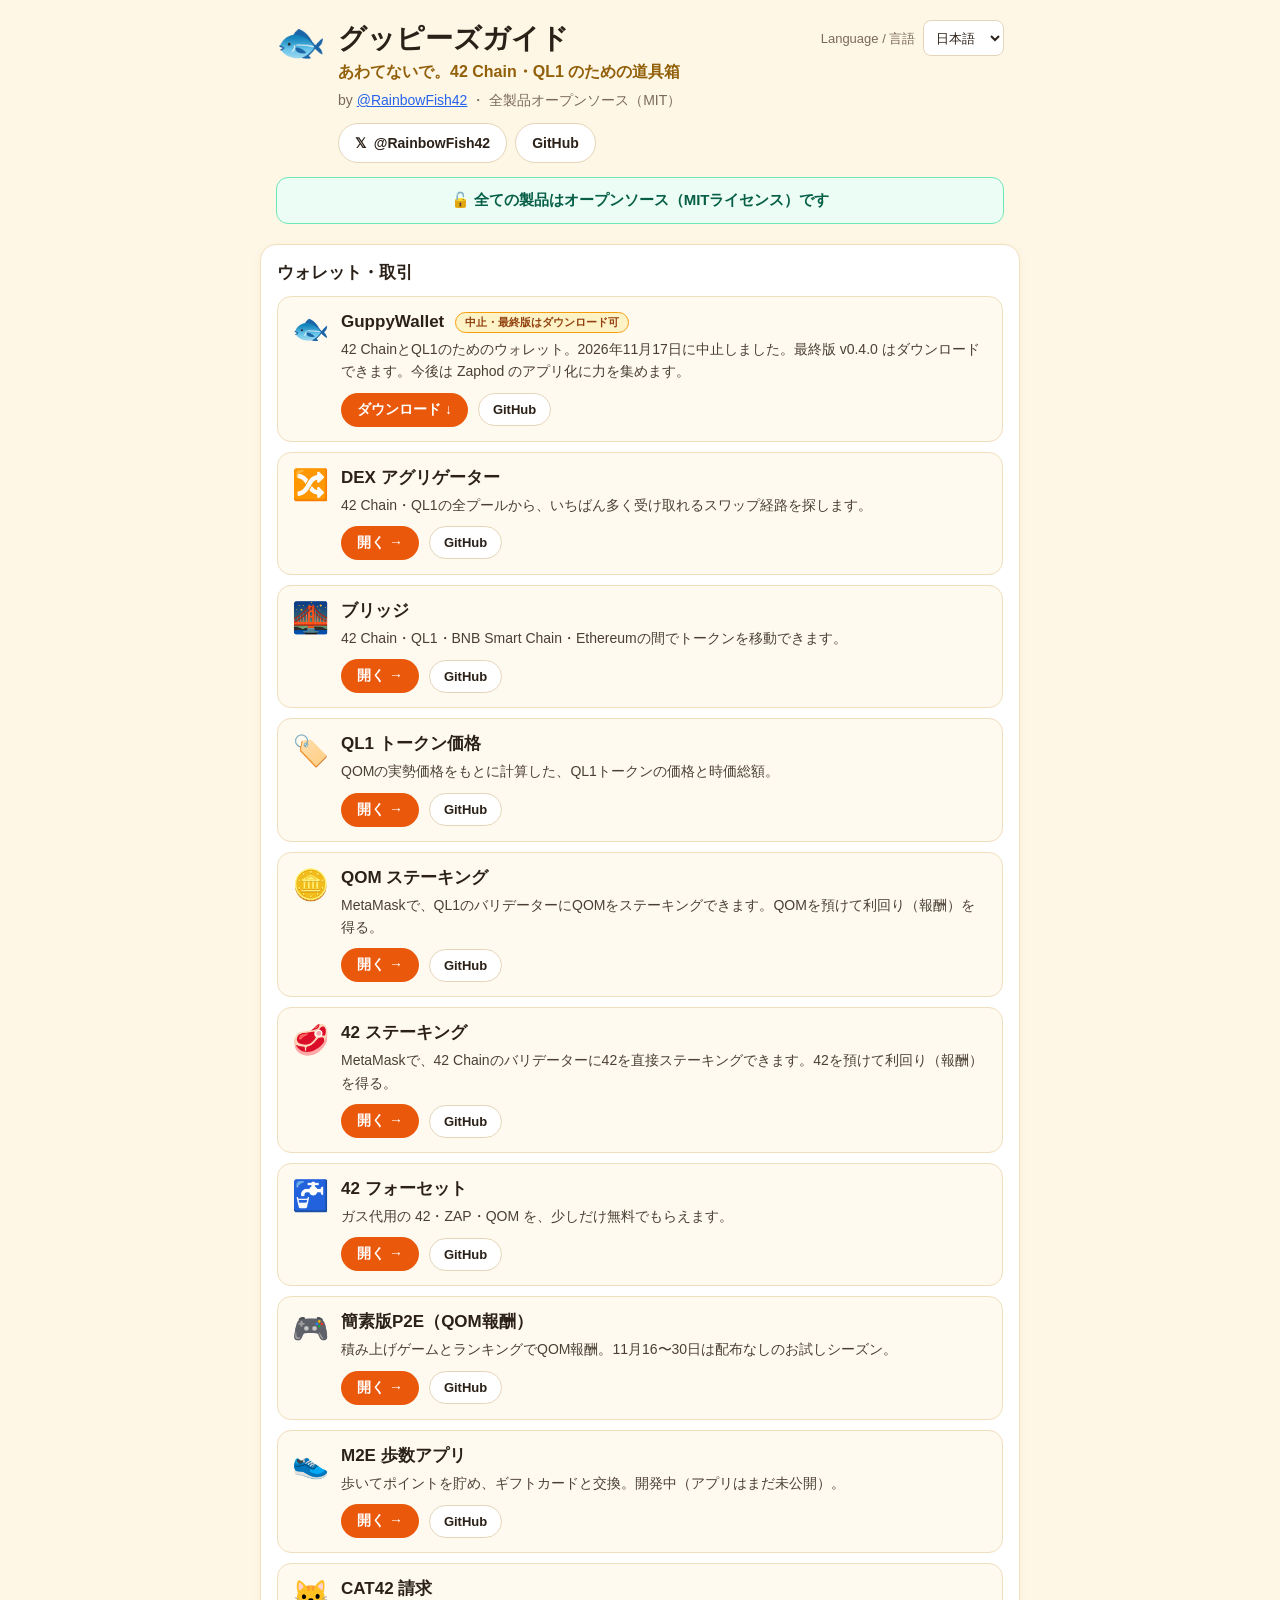
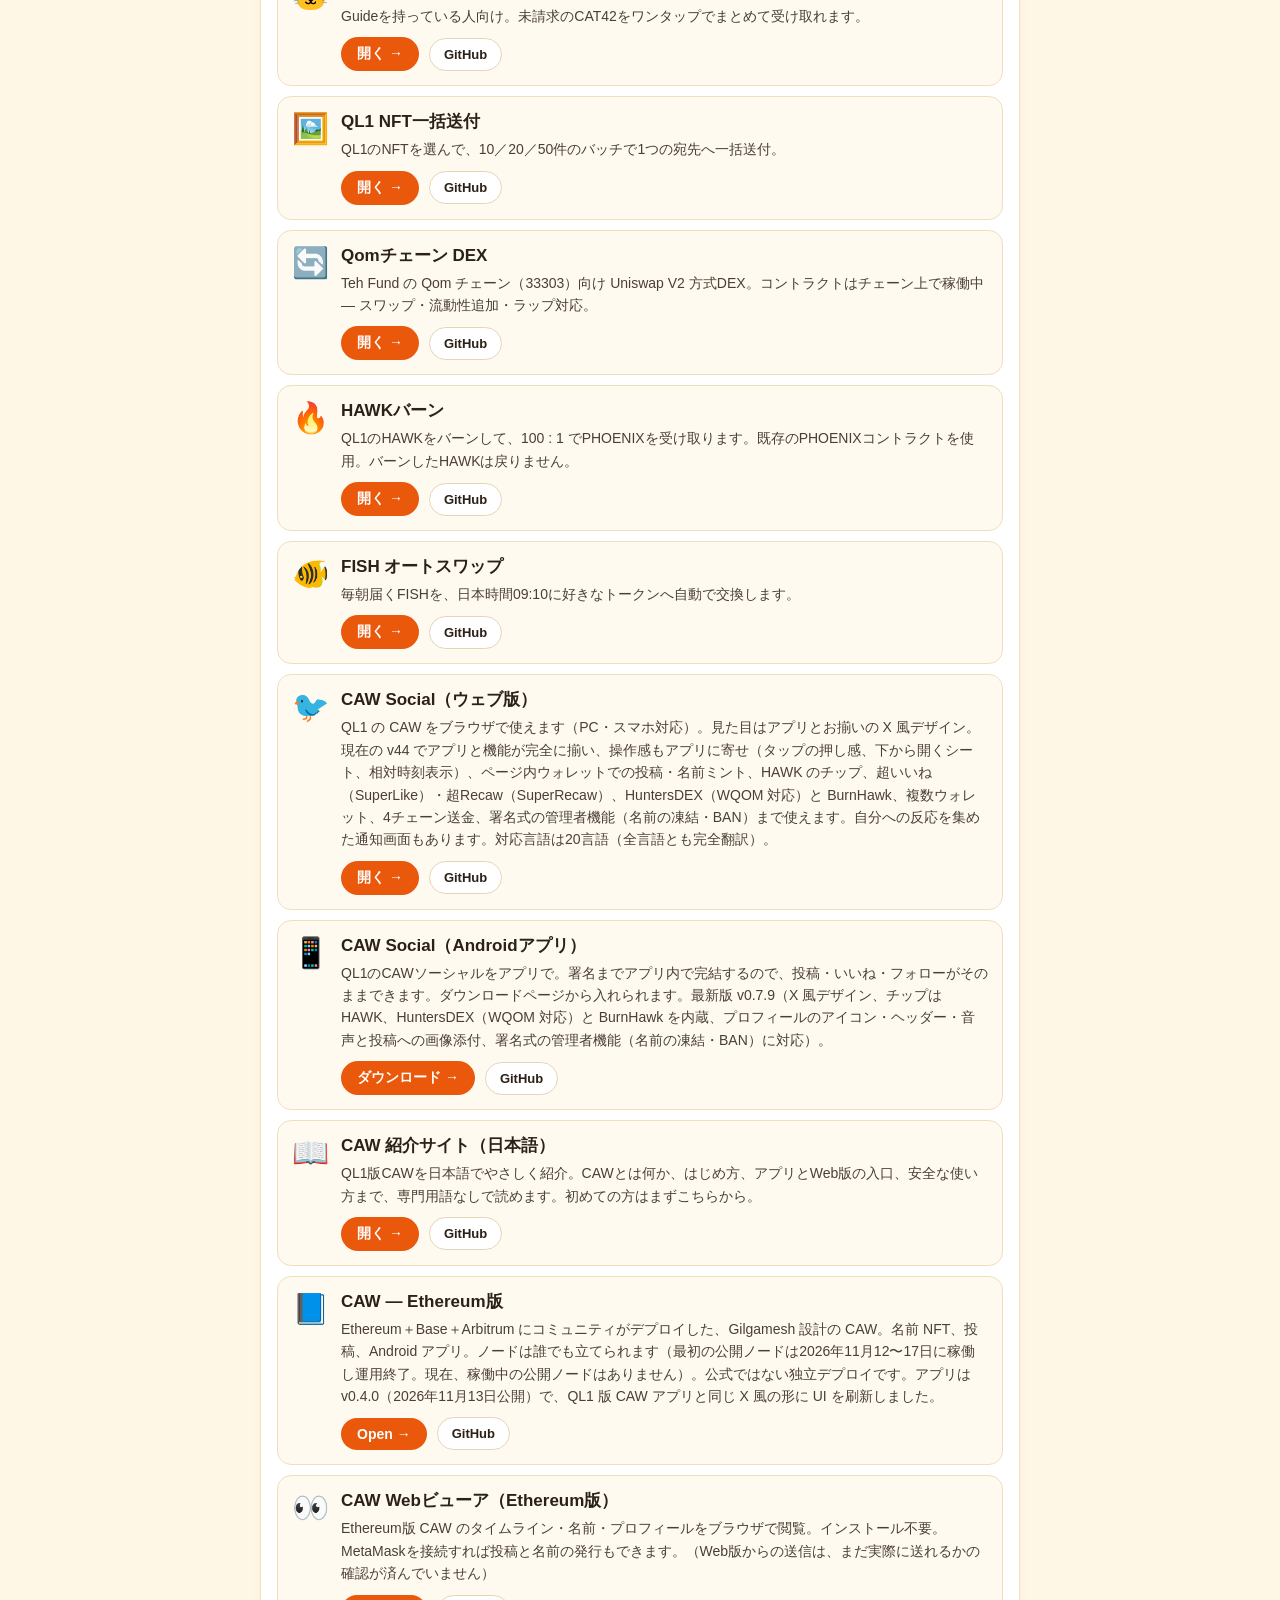
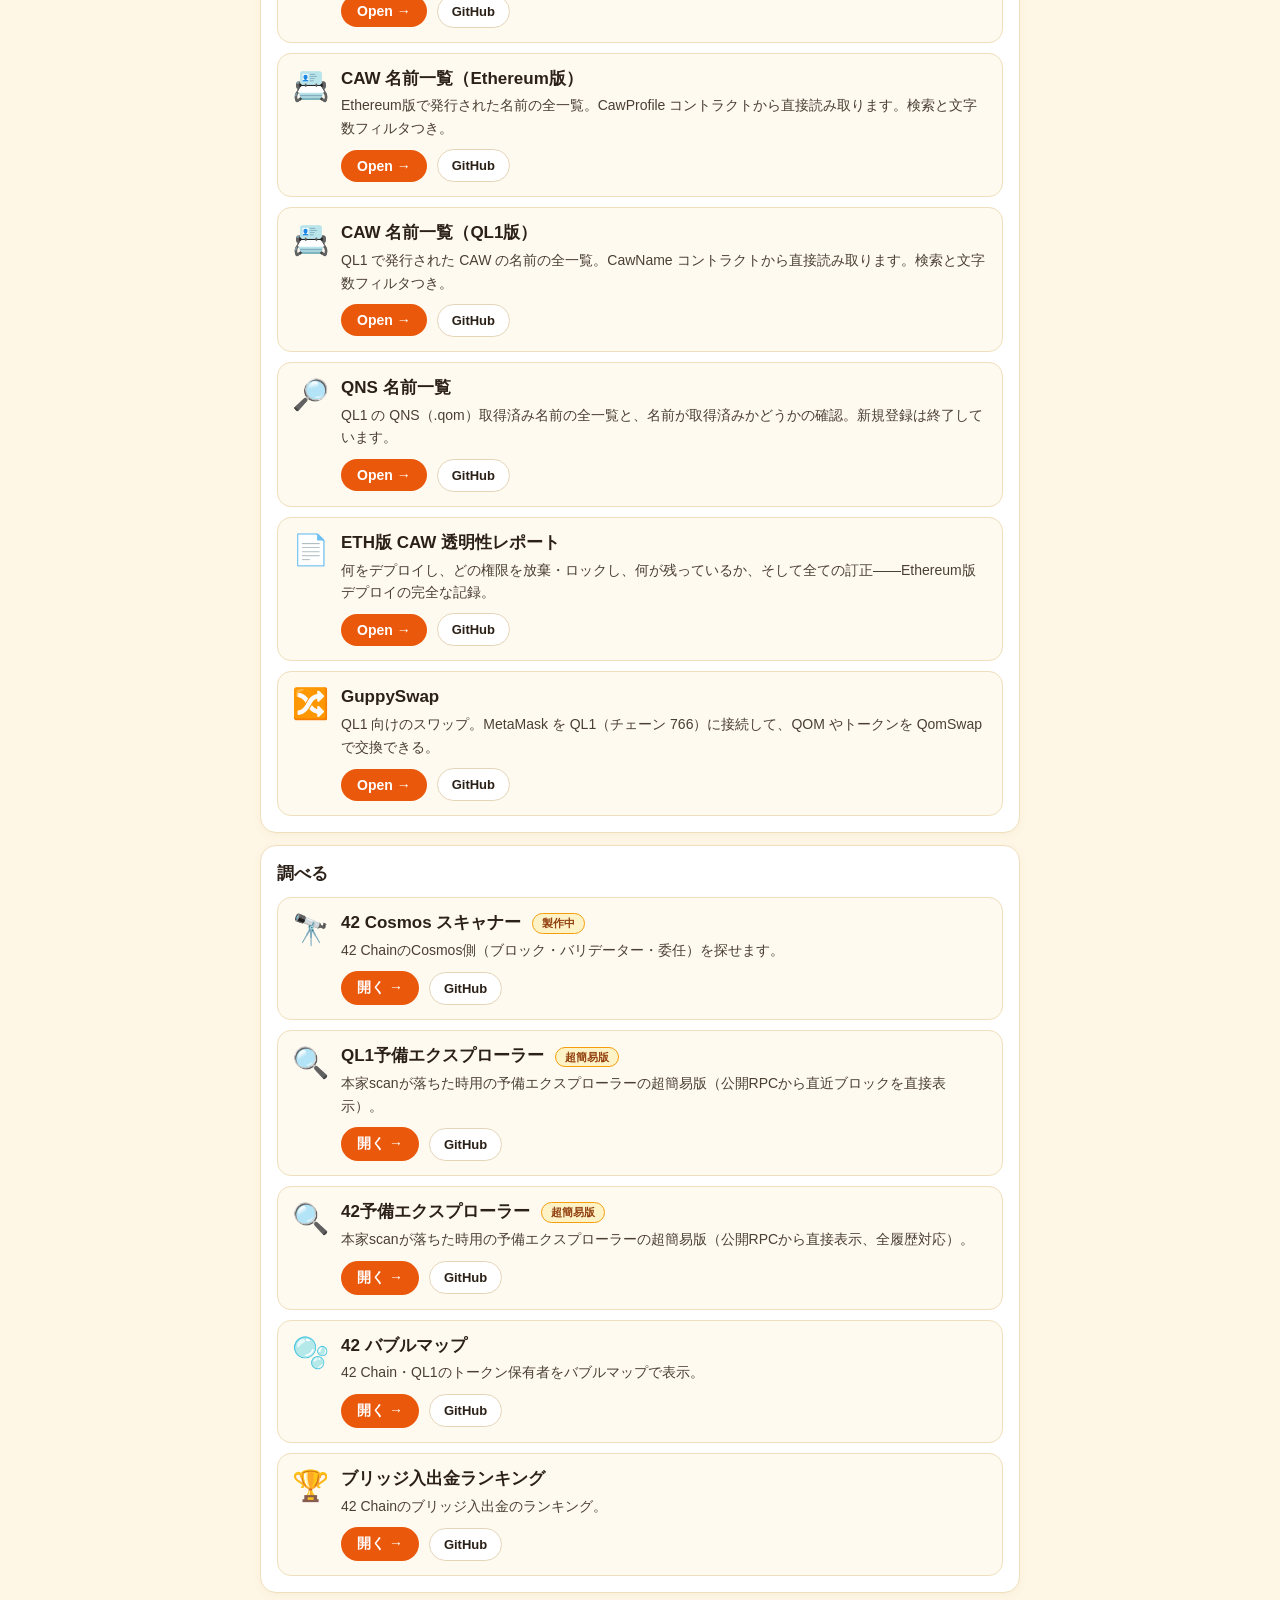
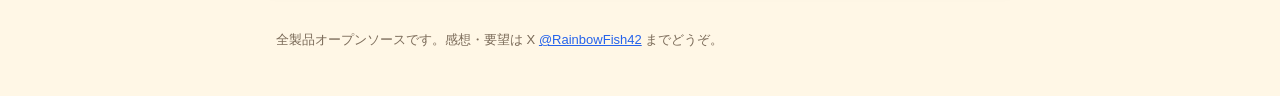
==== commit fa29d145: "Add Qom Chain DEX card (EN/JA) + README row: Uniswap V2-style DEX for Teh Fund's Qom chain (33303), " ====
--- a/docs/ja.html
+++ b/docs/ja.html
@@ -171,6 +171,18 @@
         </div>
       </div>
     </article>
+    <article class="card">
+      <a class="card-link" href="https://ql1-infinite42-guppy-histoire.github.io/qom-dex/" target="_blank" rel="noopener" aria-label="Qomチェーン DEXを開く"></a>
+      <span class="card-emoji">🔄</span>
+      <div class="card-main">
+        <h3>Qomチェーン DEX</h3>
+        <p>Teh Fund の Qom チェーン（33303）向け Uniswap V2 方式DEX。コントラクトはチェーン上で稼働中 — スワップ・流動性追加・ラップ対応。</p>
+        <div class="card-actions">
+          <span class="open-chip">開く →</span>
+          <a class="gh-link" href="https://github.com/QL1-Infinite42-Guppy-Histoire/qom-dex" target="_blank" rel="noopener">GitHub</a>
+        </div>
+      </div>
+    </article>
 
     <article class="card">
       <a class="card-link" href="https://hawk.qql1.com/" target="_blank" rel="noopener" aria-label="HAWKバーンを開く"></a>
